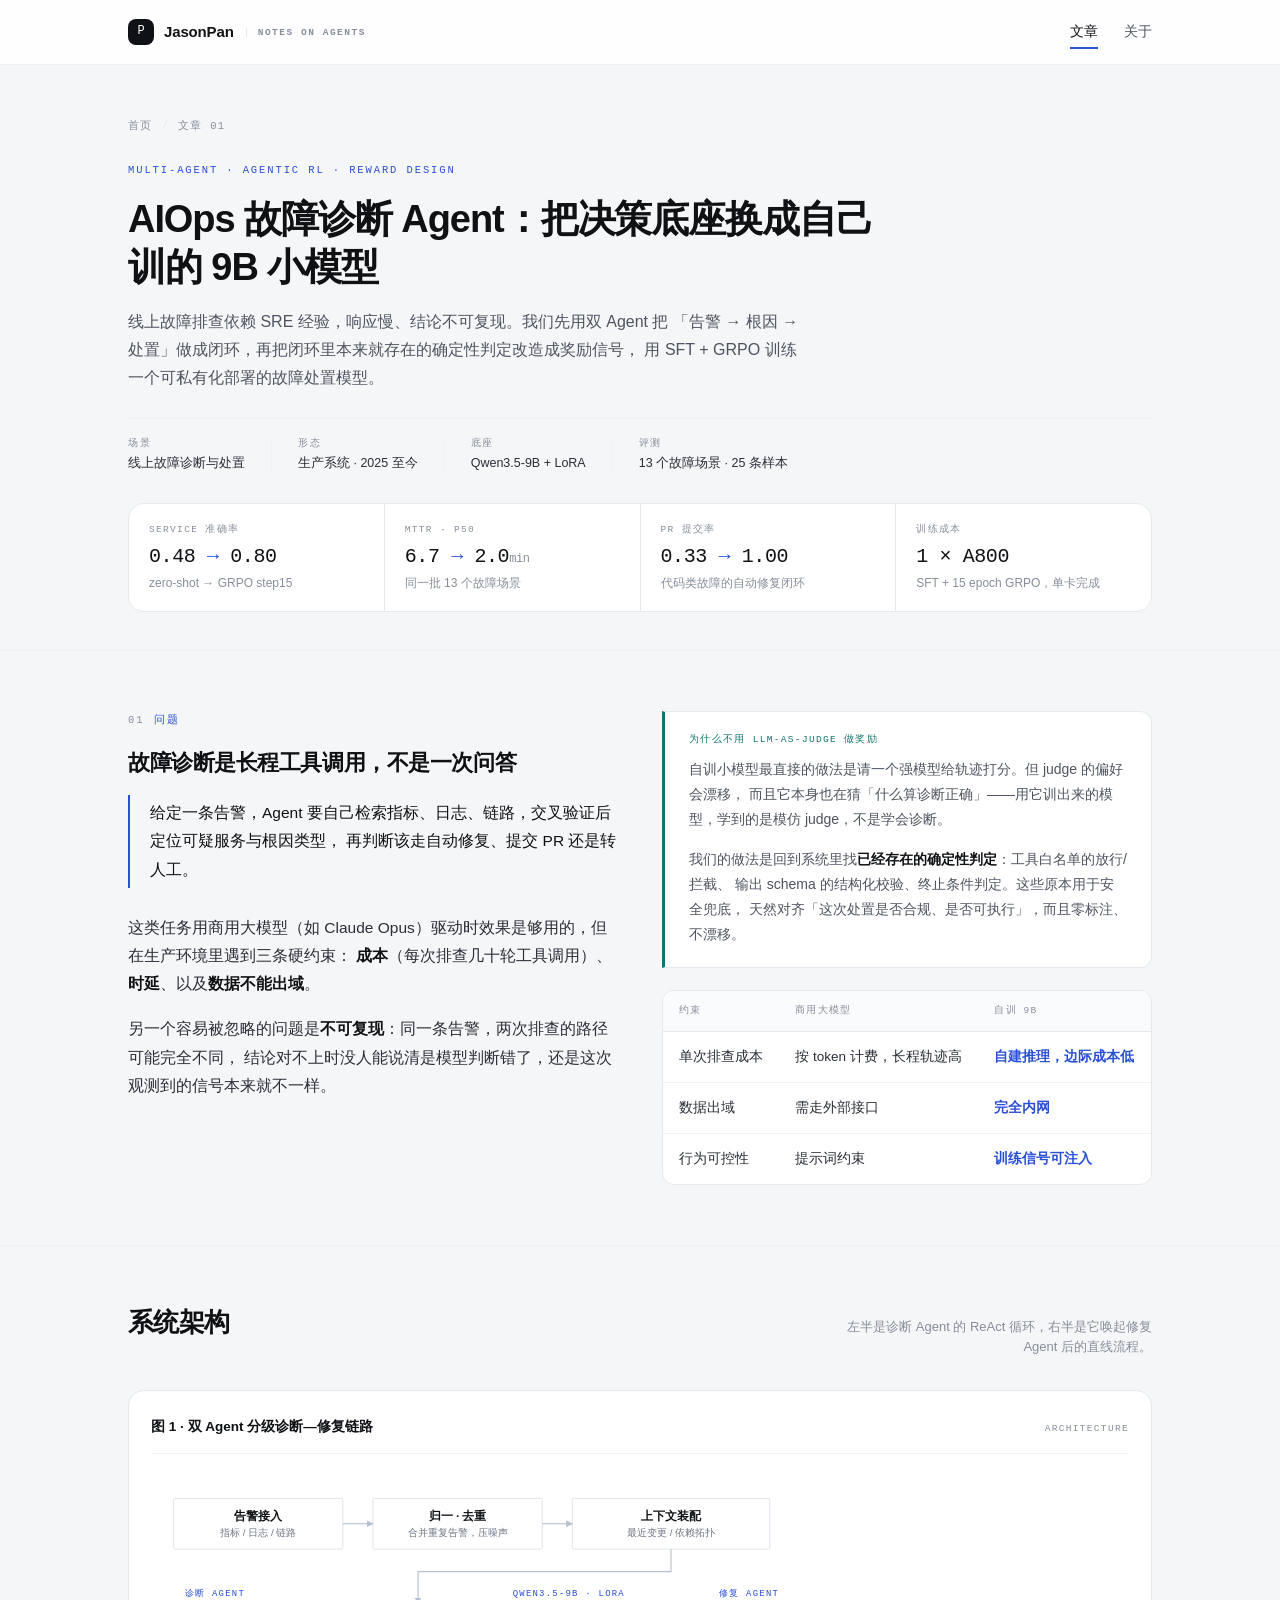
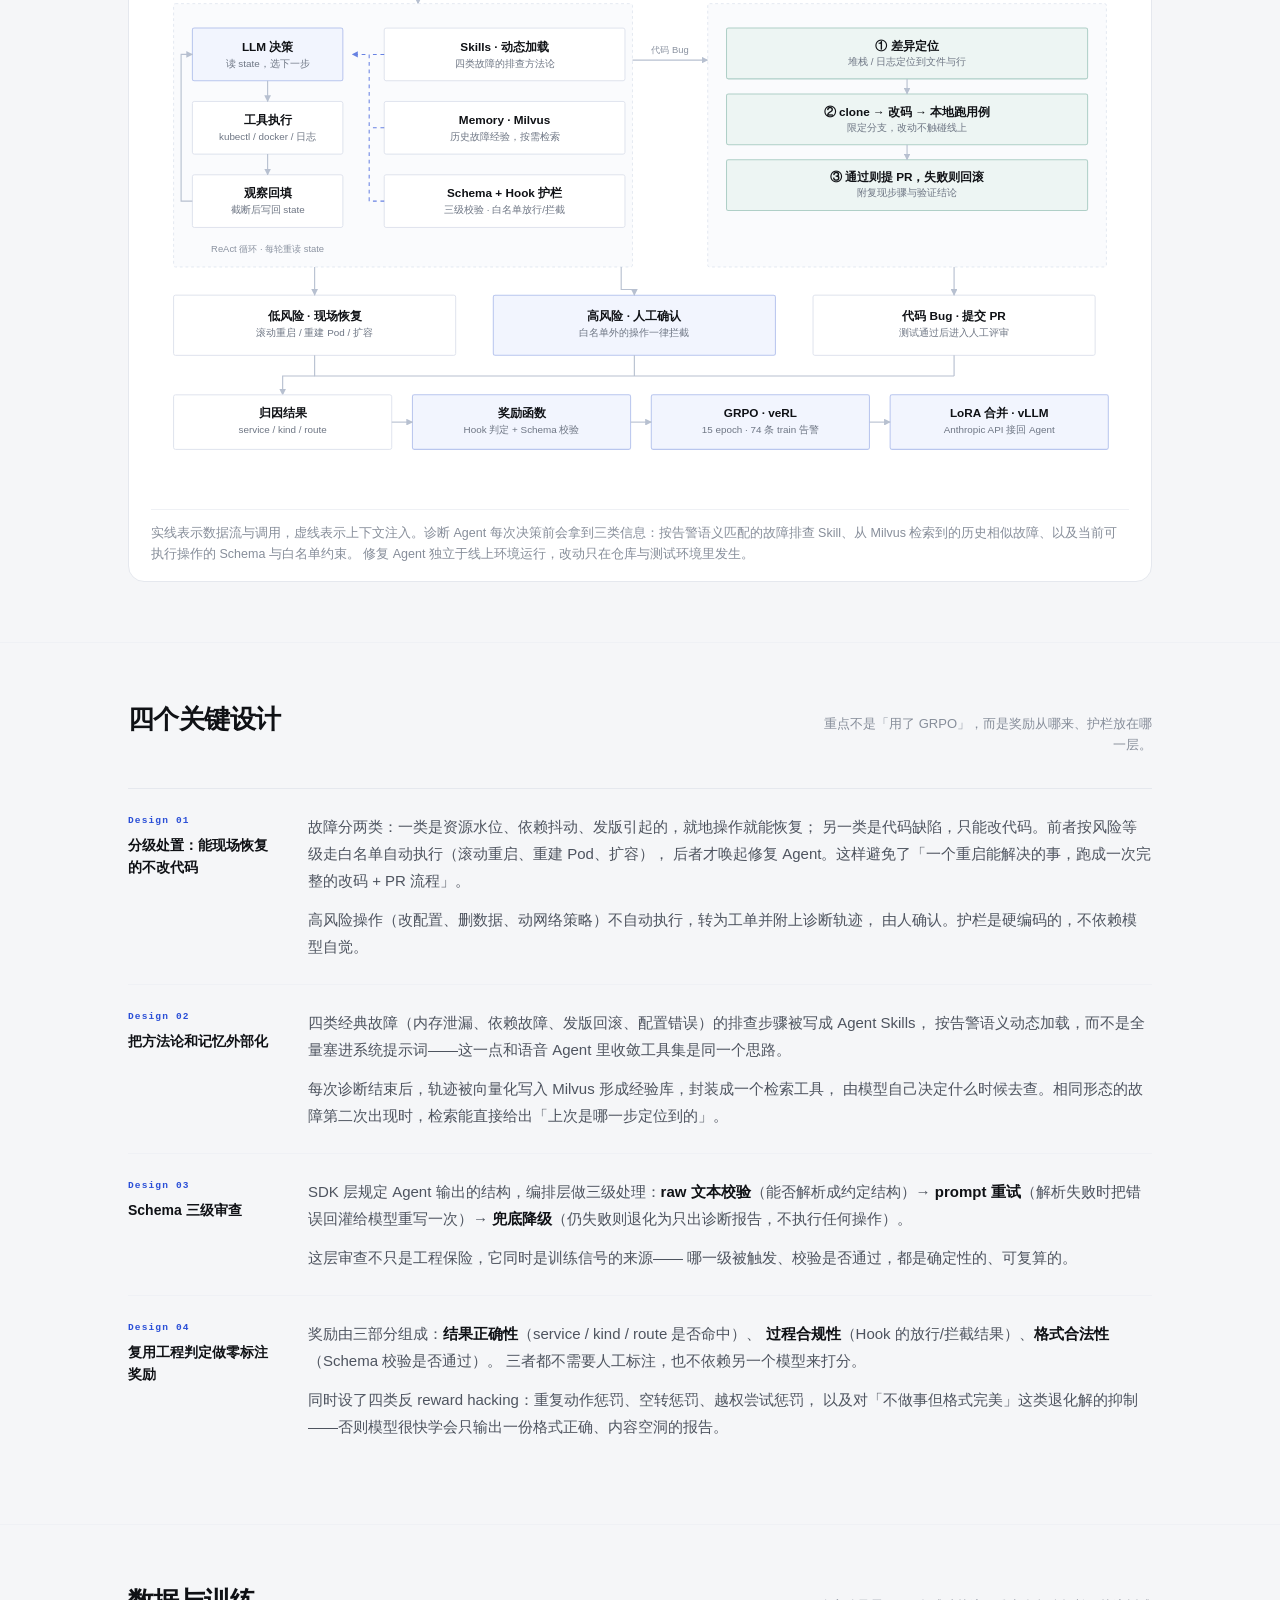
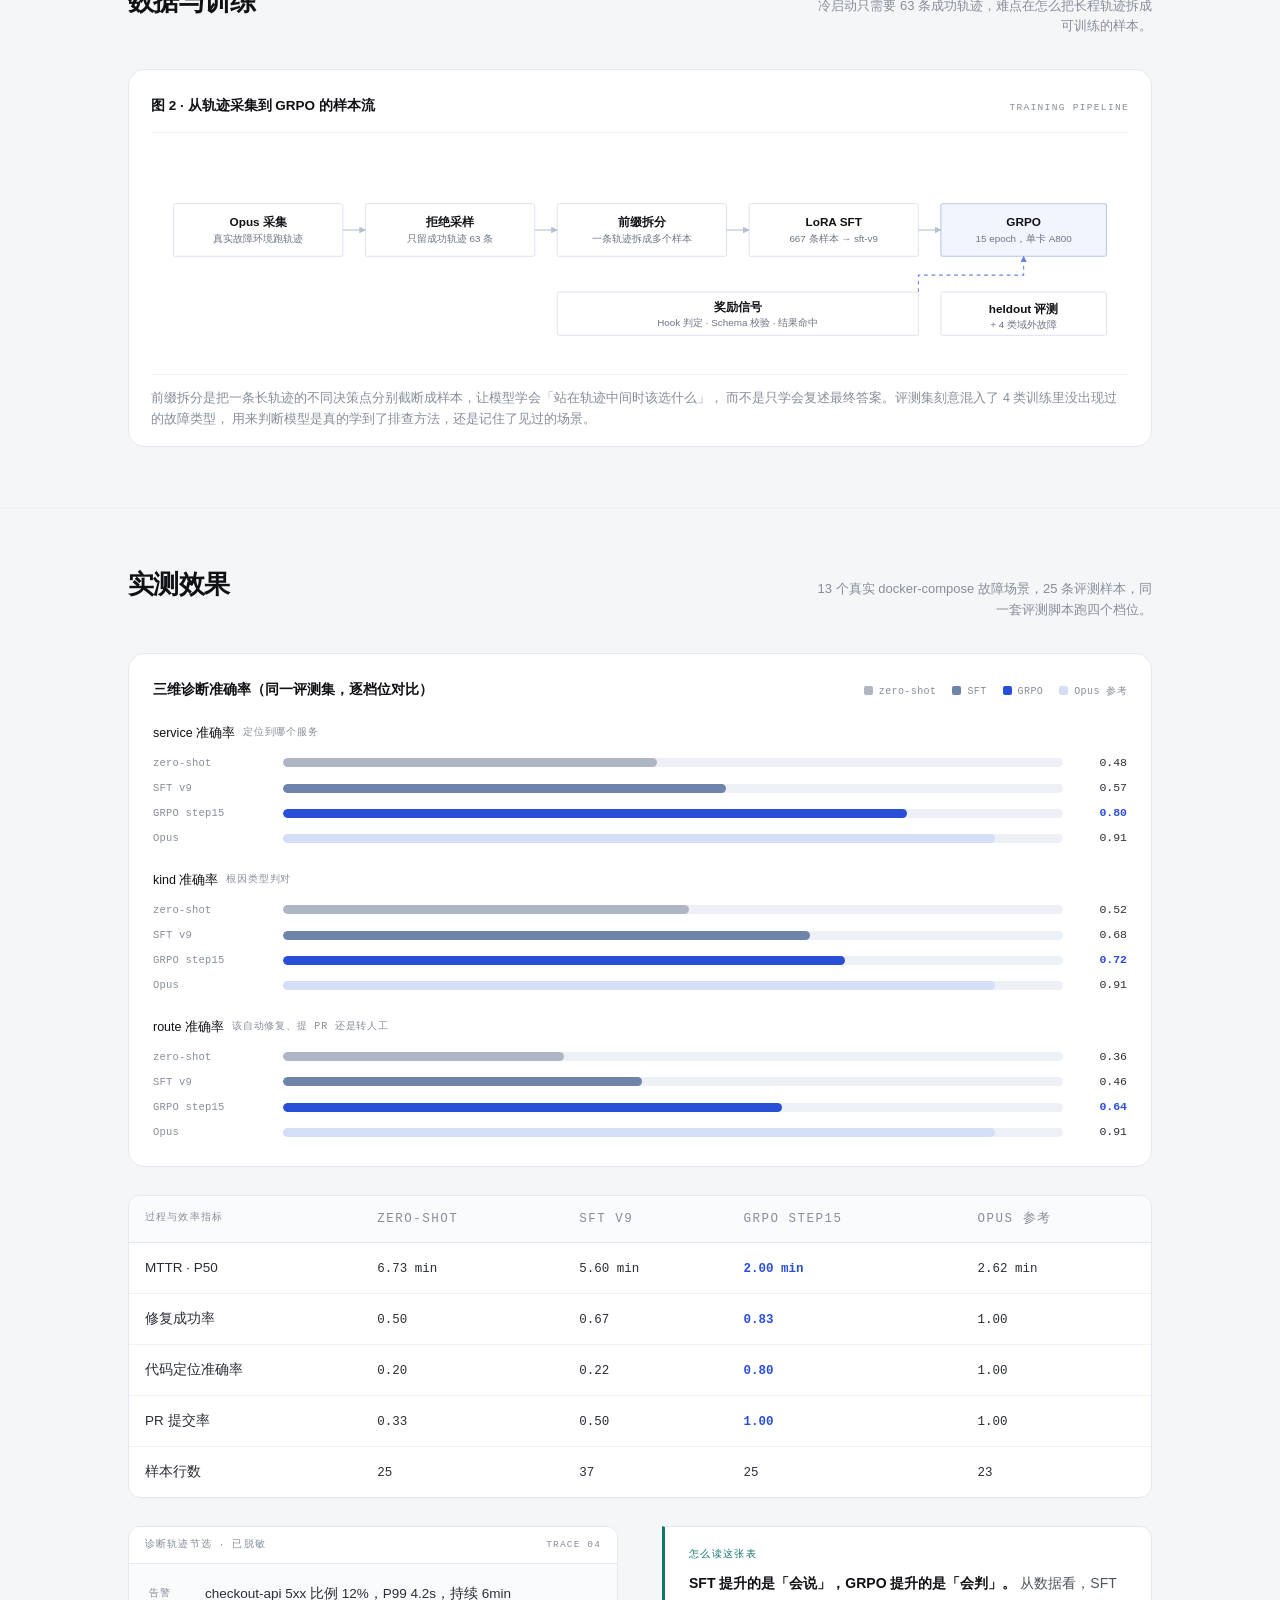
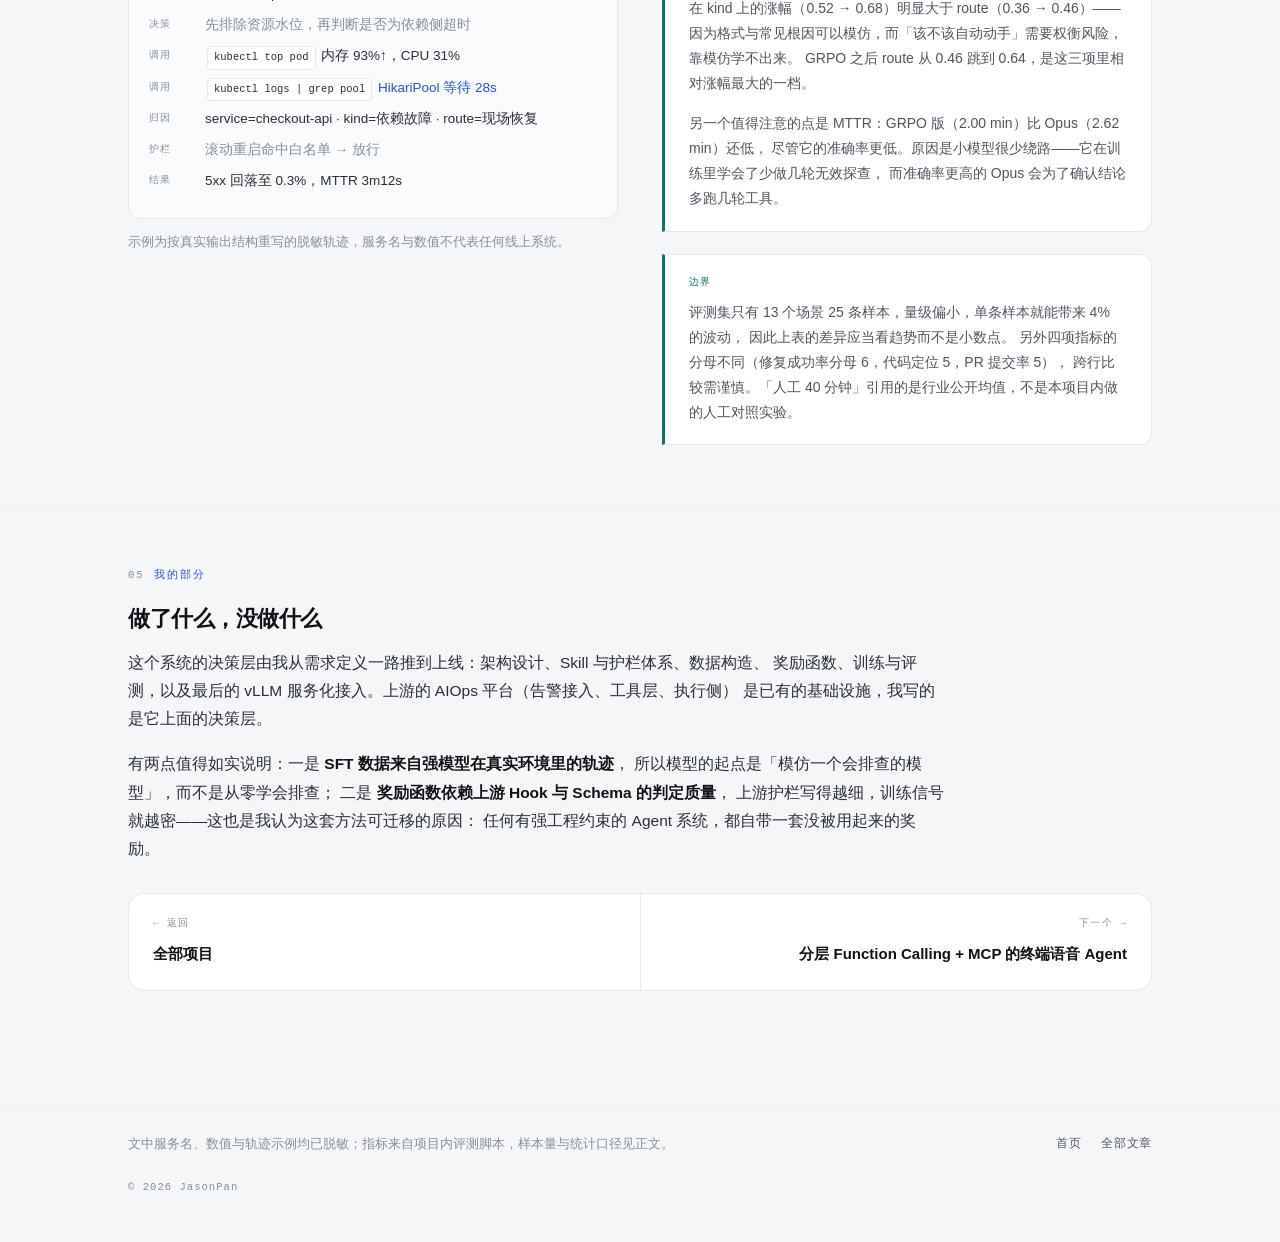
==== projects/aiops.html @ 2fb57a45 "Publish site: Agent engineering notes" ====
<!DOCTYPE html>
<html lang="zh-CN">
<head>
<meta charset="utf-8">
<meta name="viewport" content="width=device-width, initial-scale=1">
<title>AIOps 故障诊断 Agent · SFT + Agentic RL — JasonPan</title>
<meta name="description" content="用双 Agent 分级诊断—修复闭环处理线上故障，并把工程侧的确定性判定改造成零标注奖励，用 veRL + GRPO 把 9B 小模型训练成诊断底座。">
<link rel="icon" href="data:image/svg+xml,%3Csvg xmlns='http://www.w3.org/2000/svg' viewBox='0 0 32 32'%3E%3Crect width='32' height='32' fill='%23171610'/%3E%3Ctext x='16' y='22' font-family='monospace' font-size='15' fill='%23F7F5F0' text-anchor='middle'%3EP%3C/text%3E%3C/svg%3E">
<link rel="stylesheet" href="../assets/style.css">
</head>
<body>

<header class="site-head">
  <div class="wrap inner">
    <a class="brand" href="../index.html">
      <span class="mark">P</span>
      <span>JasonPan</span>
      <span class="sub">Notes on Agents</span>
    </a>
    <nav class="nav" id="nav">
      <a href="../index.html#posts" aria-current="page">文章</a>
      <a href="../index.html#about">关于</a>
    </nav>
    <button class="nav-toggle" type="button" aria-label="打开导航">菜单</button>
  </div>
</header>

<main>

<div class="doc-hero">
  <div class="wrap">
    <div class="crumb"><a href="../index.html">首页</a><span class="sep">/</span>文章 01</div>
    <span class="eyebrow">Multi-Agent · Agentic RL · Reward Design</span>
    <h1>AIOps 故障诊断 Agent：把决策底座换成自己训的 9B 小模型</h1>
    <p class="lede">
      线上故障排查依赖 SRE 经验，响应慢、结论不可复现。我们先用双 Agent 把
      「告警 → 根因 → 处置」做成闭环，再把闭环里本来就存在的确定性判定改造成奖励信号，
      用 SFT + GRPO 训练一个可私有化部署的故障处置模型。
    </p>

    <div class="doc-meta">
      <div class="m"><span class="k">场景</span><span class="v">线上故障诊断与处置</span></div>
      <div class="m"><span class="k">形态</span><span class="v">生产系统 · 2025 至今</span></div>
      <div class="m"><span class="k">底座</span><span class="v">Qwen3.5-9B + LoRA</span></div>
      <div class="m"><span class="k">评测</span><span class="v">13 个故障场景 · 25 条样本</span></div>
    </div>

    <div class="kpi reveal">
      <div class="cell">
        <span class="k">service 准确率</span>
        <div class="v">0.48<span class="a"> → </span>0.80</div>
        <div class="d">zero-shot → GRPO step15</div>
      </div>
      <div class="cell">
        <span class="k">MTTR · P50</span>
        <div class="v">6.7<span class="a"> → </span>2.0<span style="font-size:12px;color:var(--muted)">min</span></div>
        <div class="d">同一批 13 个故障场景</div>
      </div>
      <div class="cell">
        <span class="k">PR 提交率</span>
        <div class="v">0.33<span class="a"> → </span>1.00</div>
        <div class="d">代码类故障的自动修复闭环</div>
      </div>
      <div class="cell">
        <span class="k">训练成本</span>
        <div class="v">1 × A800</div>
        <div class="d">SFT + 15 epoch GRPO，单卡完成</div>
      </div>
    </div>
  </div>
</div>

<!-- ============ 问题 ============ -->
<section class="section">
  <div class="wrap">
    <div class="cols">
      <div class="prose reveal">
        <span class="eyebrow"><span class="idx">01</span>问题</span>
        <h2>故障诊断是长程工具调用，不是一次问答</h2>
        <p class="claim">
          给定一条告警，Agent 要自己检索指标、日志、链路，交叉验证后定位可疑服务与根因类型，
          再判断该走自动修复、提交 PR 还是转人工。
        </p>
        <p>
          这类任务用商用大模型（如 Claude Opus）驱动时效果是够用的，但在生产环境里遇到三条硬约束：
          <strong>成本</strong>（每次排查几十轮工具调用）、<strong>时延</strong>、以及<strong>数据不能出域</strong>。
        </p>
        <p>
          另一个容易被忽略的问题是<strong>不可复现</strong>：同一条告警，两次排查的路径可能完全不同，
          结论对不上时没人能说清是模型判断错了，还是这次观测到的信号本来就不一样。
        </p>
      </div>

      <div class="reveal">
        <div class="note-box" style="margin-bottom:22px;">
          <span class="h">为什么不用 LLM-as-judge 做奖励</span>
          <p>
            自训小模型最直接的做法是请一个强模型给轨迹打分。但 judge 的偏好会漂移，
            而且它本身也在猜「什么算诊断正确」——用它训出来的模型，学到的是模仿 judge，不是学会诊断。
          </p>
          <p>
            我们的做法是回到系统里找<strong>已经存在的确定性判定</strong>：工具白名单的放行/拦截、
            输出 schema 的结构化校验、终止条件判定。这些原本用于安全兜底，
            天然对齐「这次处置是否合规、是否可执行」，而且零标注、不漂移。
          </p>
        </div>
        <div class="table-wrap">
          <table>
            <thead><tr><th>约束</th><th>商用大模型</th><th>自训 9B</th></tr></thead>
            <tbody>
              <tr><td>单次排查成本</td><td>按 token 计费，长程轨迹高</td><td class="best">自建推理，边际成本低</td></tr>
              <tr><td>数据出域</td><td>需走外部接口</td><td class="best">完全内网</td></tr>
              <tr><td>行为可控性</td><td>提示词约束</td><td class="best">训练信号可注入</td></tr>
            </tbody>
          </table>
        </div>
      </div>
    </div>
  </div>
</section>

<!-- ============ 架构图 ============ -->
<section class="section">
  <div class="wrap">
    <div class="sec-head reveal">
      <h2>系统架构</h2>
      <div class="note">左半是诊断 Agent 的 ReAct 循环，右半是它唤起修复 Agent 后的直线流程。</div>
    </div>

    <figure class="figure reveal">
      <div class="figure-head">
        <span class="t">图 1 · 双 Agent 分级诊断—修复链路</span>
        <span class="n">Architecture</span>
      </div>
      <div class="fig-scroll">
        <svg class="diagram" viewBox="0 0 1040 660" role="img" aria-label="AIOps 双 Agent 架构图">
          <defs>
            <marker id="ar1" viewBox="0 0 10 10" refX="9" refY="5" markerWidth="6" markerHeight="6" orient="auto-start-reverse">
              <path d="M0,0 L10,5 L0,10 z" fill="#B7C0D0"/>
            </marker>
            <marker id="ar1d" viewBox="0 0 10 10" refX="9" refY="5" markerWidth="6" markerHeight="6" orient="auto-start-reverse">
              <path d="M0,0 L10,5 L0,10 z" fill="#2A4FD7"/>
            </marker>
          </defs>

          <!-- band 1: 入口 -->
          <g>
            <rect class="node" x="24" y="28" width="180" height="54" rx="2"/>
            <text class="nd-t" x="114" y="51" text-anchor="middle">告警接入</text>
            <text class="nd-s" x="114" y="68" text-anchor="middle">指标 / 日志 / 链路</text>

            <rect class="node" x="236" y="28" width="180" height="54" rx="2"/>
            <text class="nd-t" x="326" y="51" text-anchor="middle">归一 · 去重</text>
            <text class="nd-s" x="326" y="68" text-anchor="middle">合并重复告警，压噪声</text>

            <rect class="node" x="448" y="28" width="210" height="54" rx="2"/>
            <text class="nd-t" x="553" y="51" text-anchor="middle">上下文装配</text>
            <text class="nd-s" x="553" y="68" text-anchor="middle">最近变更 / 依赖拓扑</text>

            <path class="edge" d="M204,55 L236,55" marker-end="url(#ar1)"/>
            <path class="edge" d="M416,55 L448,55" marker-end="url(#ar1)"/>
            <path class="edge" d="M553,82 L553,106 L284,106 L284,140" marker-end="url(#ar1)"/>
          </g>

          <!-- band 2 左: 诊断 Agent -->
          <text class="grp-t" x="36" y="132">诊断 Agent</text>
          <text class="grp-t" x="504" y="132" text-anchor="end">Qwen3.5-9B · LoRA</text>
          <rect class="grp" x="24" y="140" width="488" height="280" rx="2"/>

          <g>
            <rect class="node-a" x="44" y="166" width="160" height="56" rx="2"/>
            <text class="nd-t" x="124" y="190" text-anchor="middle">LLM 决策</text>
            <text class="nd-s" x="124" y="207" text-anchor="middle">读 state，选下一步</text>

            <rect class="node" x="44" y="244" width="160" height="56" rx="2"/>
            <text class="nd-t" x="124" y="268" text-anchor="middle">工具执行</text>
            <text class="nd-s" x="124" y="285" text-anchor="middle">kubectl / docker / 日志</text>

            <rect class="node" x="44" y="322" width="160" height="56" rx="2"/>
            <text class="nd-t" x="124" y="346" text-anchor="middle">观察回填</text>
            <text class="nd-s" x="124" y="363" text-anchor="middle">截断后写回 state</text>

            <path class="edge" d="M124,222 L124,244" marker-end="url(#ar1)"/>
            <path class="edge" d="M124,300 L124,322" marker-end="url(#ar1)"/>
            <path class="edge" d="M44,350 L32,350 L32,194 L44,194" marker-end="url(#ar1)"/>
            <text class="lbl" x="124" y="404" text-anchor="middle">ReAct 循环 · 每轮重读 state</text>

            <rect class="node" x="248" y="166" width="256" height="56" rx="2"/>
            <text class="nd-t" x="376" y="190" text-anchor="middle">Skills · 动态加载</text>
            <text class="nd-s" x="376" y="207" text-anchor="middle">四类故障的排查方法论</text>

            <rect class="node" x="248" y="244" width="256" height="56" rx="2"/>
            <text class="nd-t" x="376" y="268" text-anchor="middle">Memory · Milvus</text>
            <text class="nd-s" x="376" y="285" text-anchor="middle">历史故障经验，按需检索</text>

            <rect class="node" x="248" y="322" width="256" height="56" rx="2"/>
            <text class="nd-t" x="376" y="346" text-anchor="middle">Schema + Hook 护栏</text>
            <text class="nd-s" x="376" y="363" text-anchor="middle">三级校验 · 白名单放行/拦截</text>

            <!-- 注入总线 -->
            <path class="edge-d" d="M248,194 L232,194"/>
            <path class="edge-d" d="M248,272 L232,272"/>
            <path class="edge-d" d="M248,350 L232,350"/>
            <path class="edge-d" d="M232,350 L232,194 L214,194" marker-end="url(#ar1d)"/>
          </g>

          <!-- 诊断 -> 修复 -->
          <path class="edge" d="M512,200 L592,200" marker-end="url(#ar1)"/>
          <text class="lbl" x="552" y="192" text-anchor="middle">代码 Bug</text>

          <!-- band 2 右: 修复 Agent -->
          <text class="grp-t" x="604" y="132">修复 Agent</text>
          <rect class="grp" x="592" y="140" width="424" height="280" rx="2"/>
          <g>
            <rect class="node-b" x="612" y="166" width="384" height="54" rx="2"/>
            <text class="nd-t" x="804" y="189" text-anchor="middle">① 差异定位</text>
            <text class="nd-s" x="804" y="205" text-anchor="middle">堆栈 / 日志定位到文件与行</text>

            <rect class="node-b" x="612" y="236" width="384" height="54" rx="2"/>
            <text class="nd-t" x="804" y="259" text-anchor="middle">② clone → 改码 → 本地跑用例</text>
            <text class="nd-s" x="804" y="275" text-anchor="middle">限定分支，改动不触碰线上</text>

            <rect class="node-b" x="612" y="306" width="384" height="54" rx="2"/>
            <text class="nd-t" x="804" y="329" text-anchor="middle">③ 通过则提 PR，失败则回滚</text>
            <text class="nd-s" x="804" y="345" text-anchor="middle">附复现步骤与验证结论</text>

            <path class="edge" d="M804,220 L804,236" marker-end="url(#ar1)"/>
            <path class="edge" d="M804,290 L804,306" marker-end="url(#ar1)"/>
          </g>

          <!-- band 3: 三路出口 -->
          <g>
            <rect class="node" x="24" y="450" width="300" height="64" rx="2"/>
            <text class="nd-t" x="174" y="476" text-anchor="middle">低风险 · 现场恢复</text>
            <text class="nd-s" x="174" y="493" text-anchor="middle">滚动重启 / 重建 Pod / 扩容</text>

            <rect class="node-a" x="364" y="450" width="300" height="64" rx="2"/>
            <text class="nd-t" x="514" y="476" text-anchor="middle">高风险 · 人工确认</text>
            <text class="nd-s" x="514" y="493" text-anchor="middle">白名单外的操作一律拦截</text>

            <rect class="node" x="704" y="450" width="300" height="64" rx="2"/>
            <text class="nd-t" x="854" y="476" text-anchor="middle">代码 Bug · 提交 PR</text>
            <text class="nd-s" x="854" y="493" text-anchor="middle">测试通过后进入人工评审</text>

            <path class="edge" d="M174,420 L174,450" marker-end="url(#ar1)"/>
            <path class="edge" d="M500,420 L500,444 L514,444 L514,450" marker-end="url(#ar1)"/>
            <path class="edge" d="M854,420 L854,450" marker-end="url(#ar1)"/>
          </g>

          <!-- 结果总线 -->
          <path class="edge" d="M174,514 L174,536 L854,536"/>
          <path class="edge" d="M514,514 L514,536"/>
          <path class="edge" d="M854,514 L854,536"/>
          <path class="edge" d="M174,536 L140,536 L140,556" marker-end="url(#ar1)"/>

          <!-- band 4: 训练闭环 -->
          <g>
            <rect class="node" x="24" y="556" width="232" height="58" rx="2"/>
            <text class="nd-t" x="140" y="580" text-anchor="middle">归因结果</text>
            <text class="nd-s" x="140" y="597" text-anchor="middle">service / kind / route</text>

            <rect class="node-a" x="278" y="556" width="232" height="58" rx="2"/>
            <text class="nd-t" x="394" y="580" text-anchor="middle">奖励函数</text>
            <text class="nd-s" x="394" y="597" text-anchor="middle">Hook 判定 + Schema 校验</text>

            <rect class="node-a" x="532" y="556" width="232" height="58" rx="2"/>
            <text class="nd-t" x="648" y="580" text-anchor="middle">GRPO · veRL</text>
            <text class="nd-s" x="648" y="597" text-anchor="middle">15 epoch · 74 条 train 告警</text>

            <rect class="node-a" x="786" y="556" width="232" height="58" rx="2"/>
            <text class="nd-t" x="902" y="580" text-anchor="middle">LoRA 合并 · vLLM</text>
            <text class="nd-s" x="902" y="597" text-anchor="middle">Anthropic API 接回 Agent</text>

            <path class="edge" d="M256,585 L278,585" marker-end="url(#ar1)"/>
            <path class="edge" d="M510,585 L532,585" marker-end="url(#ar1)"/>
            <path class="edge" d="M764,585 L786,585" marker-end="url(#ar1)"/>
          </g>
        </svg>
      </div>
      <figcaption>
        实线表示数据流与调用，虚线表示上下文注入。诊断 Agent 每次决策前会拿到三类信息：按告警语义匹配的故障排查
        Skill、从 Milvus 检索到的历史相似故障、以及当前可执行操作的 Schema 与白名单约束。
        修复 Agent 独立于线上环境运行，改动只在仓库与测试环境里发生。
      </figcaption>
    </figure>
  </div>
</section>

<!-- ============ 关键设计 ============ -->
<section class="section">
  <div class="wrap">
    <div class="sec-head reveal">
      <h2>四个关键设计</h2>
      <div class="note">重点不是「用了 GRPO」，而是奖励从哪来、护栏放在哪一层。</div>
    </div>

    <div class="design-list reveal">
      <div class="design">
        <div class="dt"><span class="n">Design 01</span>分级处置：能现场恢复的不改代码</div>
        <div class="dd">
          <p>
            故障分两类：一类是资源水位、依赖抖动、发版引起的，就地操作就能恢复；
            另一类是代码缺陷，只能改代码。前者按风险等级走白名单自动执行（滚动重启、重建 Pod、扩容），
            后者才唤起修复 Agent。这样避免了「一个重启能解决的事，跑成一次完整的改码 + PR 流程」。
          </p>
          <p>
            高风险操作（改配置、删数据、动网络策略）不自动执行，转为工单并附上诊断轨迹，
            由人确认。护栏是硬编码的，不依赖模型自觉。
          </p>
        </div>
      </div>

      <div class="design">
        <div class="dt"><span class="n">Design 02</span>把方法论和记忆外部化</div>
        <div class="dd">
          <p>
            四类经典故障（内存泄漏、依赖故障、发版回滚、配置错误）的排查步骤被写成 Agent Skills，
            按告警语义动态加载，而不是全量塞进系统提示词——这一点和语音 Agent 里收敛工具集是同一个思路。
          </p>
          <p>
            每次诊断结束后，轨迹被向量化写入 Milvus 形成经验库，封装成一个检索工具，
            由模型自己决定什么时候去查。相同形态的故障第二次出现时，检索能直接给出「上次是哪一步定位到的」。
          </p>
        </div>
      </div>

      <div class="design">
        <div class="dt"><span class="n">Design 03</span>Schema 三级审查</div>
        <div class="dd">
          <p>
            SDK 层规定 Agent 输出的结构，编排层做三级处理：<strong>raw 文本校验</strong>（能否解析成约定结构）→
            <strong>prompt 重试</strong>（解析失败时把错误回灌给模型重写一次）→
            <strong>兜底降级</strong>（仍失败则退化为只出诊断报告，不执行任何操作）。
          </p>
          <p>
            这层审查不只是工程保险，它同时是训练信号的来源——
            哪一级被触发、校验是否通过，都是确定性的、可复算的。
          </p>
        </div>
      </div>

      <div class="design">
        <div class="dt"><span class="n">Design 04</span>复用工程判定做零标注奖励</div>
        <div class="dd">
          <p>
            奖励由三部分组成：<strong>结果正确性</strong>（service / kind / route 是否命中）、
            <strong>过程合规性</strong>（Hook 的放行/拦截结果）、<strong>格式合法性</strong>（Schema 校验是否通过）。
            三者都不需要人工标注，也不依赖另一个模型来打分。
          </p>
          <p>
            同时设了四类反 reward hacking：重复动作惩罚、空转惩罚、越权尝试惩罚，
            以及对「不做事但格式完美」这类退化解的抑制——否则模型很快学会只输出一份格式正确、内容空洞的报告。
          </p>
        </div>
      </div>
    </div>
  </div>
</section>

<!-- ============ 训练流水线 ============ -->
<section class="section">
  <div class="wrap">
    <div class="sec-head reveal">
      <h2>数据与训练</h2>
      <div class="note">冷启动只需要 63 条成功轨迹，难点在怎么把长程轨迹拆成可训练的样本。</div>
    </div>

    <figure class="figure reveal">
      <div class="figure-head">
        <span class="t">图 2 · 从轨迹采集到 GRPO 的样本流</span>
        <span class="n">Training Pipeline</span>
      </div>
      <div class="fig-scroll">
        <svg class="diagram" viewBox="0 0 1040 220" role="img" aria-label="训练数据流水线">
          <defs>
            <marker id="ar2" viewBox="0 0 10 10" refX="9" refY="5" markerWidth="6" markerHeight="6" orient="auto-start-reverse">
              <path d="M0,0 L10,5 L0,10 z" fill="#B7C0D0"/>
            </marker>
            <marker id="ar2d" viewBox="0 0 10 10" refX="9" refY="5" markerWidth="6" markerHeight="6" orient="auto-start-reverse">
              <path d="M0,0 L10,5 L0,10 z" fill="#2A4FD7"/>
            </marker>
          </defs>
          <g>
            <rect class="node" x="24" y="56" width="180" height="56" rx="2"/>
            <text class="nd-t" x="114" y="80" text-anchor="middle">Opus 采集</text>
            <text class="nd-s" x="114" y="97" text-anchor="middle">真实故障环境跑轨迹</text>

            <rect class="node" x="228" y="56" width="180" height="56" rx="2"/>
            <text class="nd-t" x="318" y="80" text-anchor="middle">拒绝采样</text>
            <text class="nd-s" x="318" y="97" text-anchor="middle">只留成功轨迹 63 条</text>

            <rect class="node" x="432" y="56" width="180" height="56" rx="2"/>
            <text class="nd-t" x="522" y="80" text-anchor="middle">前缀拆分</text>
            <text class="nd-s" x="522" y="97" text-anchor="middle">一条轨迹拆成多个样本</text>

            <rect class="node" x="636" y="56" width="180" height="56" rx="2"/>
            <text class="nd-t" x="726" y="80" text-anchor="middle">LoRA SFT</text>
            <text class="nd-s" x="726" y="97" text-anchor="middle">667 条样本 → sft-v9</text>

            <rect class="node-a" x="840" y="56" width="176" height="56" rx="2"/>
            <text class="nd-t" x="928" y="80" text-anchor="middle">GRPO</text>
            <text class="nd-s" x="928" y="97" text-anchor="middle">15 epoch，单卡 A800</text>

            <path class="edge" d="M204,84 L228,84" marker-end="url(#ar2)"/>
            <path class="edge" d="M408,84 L432,84" marker-end="url(#ar2)"/>
            <path class="edge" d="M612,84 L636,84" marker-end="url(#ar2)"/>
            <path class="edge" d="M816,84 L840,84" marker-end="url(#ar2)"/>
          </g>

          <g>
            <rect class="node" x="432" y="150" width="384" height="46" rx="2"/>
            <text class="nd-t" x="624" y="170" text-anchor="middle">奖励信号</text>
            <text class="nd-s" x="624" y="186" text-anchor="middle">Hook 判定 · Schema 校验 · 结果命中</text>

            <rect class="node" x="840" y="150" width="176" height="46" rx="2"/>
            <text class="nd-t" x="928" y="172" text-anchor="middle">heldout 评测</text>
            <text class="nd-s" x="928" y="188" text-anchor="middle">+ 4 类域外故障</text>

            <path class="edge-d" d="M816,150 L816,132 L928,132 L928,112" marker-end="url(#ar2d)"/>
            
          </g>
        </svg>
      </div>
      <figcaption>
        前缀拆分是把一条长轨迹的不同决策点分别截断成样本，让模型学会「站在轨迹中间时该选什么」，
        而不是只学会复述最终答案。评测集刻意混入了 4 类训练里没出现过的故障类型，
        用来判断模型是真的学到了排查方法，还是记住了见过的场景。
      </figcaption>
    </figure>
  </div>
</section>

<!-- ============ 效果 ============ -->
<section class="section">
  <div class="wrap">
    <div class="sec-head reveal">
      <h2>实测效果</h2>
      <div class="note">13 个真实 docker-compose 故障场景，25 条评测样本，同一套评测脚本跑四个档位。</div>
    </div>

    <div class="chart reveal" style="margin-bottom:28px;">
      <div class="chart-head">
        <span class="t">三维诊断准确率（同一评测集，逐档位对比）</span>
        <div class="legend">
          <span><i style="background:#AEB6C6"></i>zero-shot</span>
          <span><i style="background:#6E84A8"></i>SFT</span>
          <span><i style="background:#2A4FD7"></i>GRPO</span>
          <span><i style="background:#D5DEF7"></i>Opus 参考</span>
        </div>
      </div>

      <div class="grp">
        <div class="grp-name">service 准确率 <span class="sub">定位到哪个服务</span></div>
        <div class="bar"><span class="nm">zero-shot</span><div class="track"><span class="fill" data-w="48" style="background:#AEB6C6"></span></div><span class="val">0.48</span></div>
        <div class="bar"><span class="nm">SFT v9</span><div class="track"><span class="fill" data-w="56.8" style="background:#6E84A8"></span></div><span class="val">0.57</span></div>
        <div class="bar is-best"><span class="nm">GRPO step15</span><div class="track"><span class="fill" data-w="80" style="background:#2A4FD7"></span></div><span class="val">0.80</span></div>
        <div class="bar"><span class="nm">Opus</span><div class="track"><span class="fill" data-w="91.3" style="background:#D5DEF7"></span></div><span class="val">0.91</span></div>
      </div>

      <div class="grp">
        <div class="grp-name">kind 准确率 <span class="sub">根因类型判对</span></div>
        <div class="bar"><span class="nm">zero-shot</span><div class="track"><span class="fill" data-w="52" style="background:#AEB6C6"></span></div><span class="val">0.52</span></div>
        <div class="bar"><span class="nm">SFT v9</span><div class="track"><span class="fill" data-w="67.6" style="background:#6E84A8"></span></div><span class="val">0.68</span></div>
        <div class="bar is-best"><span class="nm">GRPO step15</span><div class="track"><span class="fill" data-w="72" style="background:#2A4FD7"></span></div><span class="val">0.72</span></div>
        <div class="bar"><span class="nm">Opus</span><div class="track"><span class="fill" data-w="91.3" style="background:#D5DEF7"></span></div><span class="val">0.91</span></div>
      </div>

      <div class="grp">
        <div class="grp-name">route 准确率 <span class="sub">该自动修复、提 PR 还是转人工</span></div>
        <div class="bar"><span class="nm">zero-shot</span><div class="track"><span class="fill" data-w="36" style="background:#AEB6C6"></span></div><span class="val">0.36</span></div>
        <div class="bar"><span class="nm">SFT v9</span><div class="track"><span class="fill" data-w="46" style="background:#6E84A8"></span></div><span class="val">0.46</span></div>
        <div class="bar is-best"><span class="nm">GRPO step15</span><div class="track"><span class="fill" data-w="64" style="background:#2A4FD7"></span></div><span class="val">0.64</span></div>
        <div class="bar"><span class="nm">Opus</span><div class="track"><span class="fill" data-w="91.3" style="background:#D5DEF7"></span></div><span class="val">0.91</span></div>
      </div>
    </div>

    <div class="table-wrap reveal" style="margin-bottom:28px;">
      <table>
        <thead>
          <tr>
            <th>过程与效率指标</th>
            <th class="num">zero-shot</th>
            <th class="num">SFT v9</th>
            <th class="num">GRPO step15</th>
            <th class="num">Opus 参考</th>
          </tr>
        </thead>
        <tbody>
          <tr>
            <td>MTTR · P50</td>
            <td class="num">6.73 min</td>
            <td class="num">5.60 min</td>
            <td class="num best">2.00 min</td>
            <td class="num">2.62 min</td>
          </tr>
          <tr>
            <td>修复成功率</td>
            <td class="num">0.50</td>
            <td class="num">0.67</td>
            <td class="num best">0.83</td>
            <td class="num">1.00</td>
          </tr>
          <tr>
            <td>代码定位准确率</td>
            <td class="num">0.20</td>
            <td class="num">0.22</td>
            <td class="num best">0.80</td>
            <td class="num">1.00</td>
          </tr>
          <tr>
            <td>PR 提交率</td>
            <td class="num">0.33</td>
            <td class="num">0.50</td>
            <td class="num best">1.00</td>
            <td class="num">1.00</td>
          </tr>
          <tr>
            <td>样本行数</td>
            <td class="num">25</td>
            <td class="num">37</td>
            <td class="num">25</td>
            <td class="num">23</td>
          </tr>
        </tbody>
      </table>
    </div>

    <div class="cols">
      <div class="reveal">
        <div class="sample">
          <div class="sample-bar">
            <span>诊断轨迹节选 · 已脱敏</span>
            <span>trace 04</span>
          </div>
          <div class="sample-body">
            <div class="line"><span class="who">告警</span><span class="txt">checkout-api 5xx 比例 12%，P99 4.2s，持续 6min</span></div>
            <div class="line"><span class="who">决策</span><span class="txt dim">先排除资源水位，再判断是否为依赖侧超时</span></div>
            <div class="line"><span class="who">调用</span><span class="txt"><span class="chip">kubectl top pod</span> 内存 93%↑，CPU 31%</span></div>
            <div class="line"><span class="who">调用</span><span class="txt"><span class="chip">kubectl logs | grep pool</span> <span class="hl">HikariPool 等待 28s</span></span></div>
            <div class="line"><span class="who">归因</span><span class="txt">service=checkout-api · kind=依赖故障 · route=现场恢复</span></div>
            <div class="line"><span class="who">护栏</span><span class="txt dim">滚动重启命中白名单 → 放行</span></div>
            <div class="line"><span class="who">结果</span><span class="txt">5xx 回落至 0.3%，MTTR 3m12s</span></div>
          </div>
        </div>
        <p style="font-size:12.5px;color:var(--muted);margin-top:12px;">
          示例为按真实输出结构重写的脱敏轨迹，服务名与数值不代表任何线上系统。
        </p>
      </div>

      <div class="reveal">
        <div class="note-box" style="margin-bottom:22px;">
          <span class="h">怎么读这张表</span>
          <p>
            <strong>SFT 提升的是「会说」，GRPO 提升的是「会判」。</strong>
            从数据看，SFT 在 kind 上的涨幅（0.52 → 0.68）明显大于 route（0.36 → 0.46）——
            因为格式与常见根因可以模仿，而「该不该自动动手」需要权衡风险，靠模仿学不出来。
            GRPO 之后 route 从 0.46 跳到 0.64，是这三项里相对涨幅最大的一档。
          </p>
          <p>
            另一个值得注意的点是 MTTR：GRPO 版（2.00 min）比 Opus（2.62 min）还低，
            尽管它的准确率更低。原因是小模型很少绕路——它在训练里学会了少做几轮无效探查，
            而准确率更高的 Opus 会为了确认结论多跑几轮工具。
          </p>
        </div>
        <div class="note-box">
          <span class="h">边界</span>
          <p>
            评测集只有 13 个场景 25 条样本，量级偏小，单条样本就能带来 4% 的波动，
            因此上表的差异应当看趋势而不是小数点。
            另外四项指标的分母不同（修复成功率分母 6，代码定位 5，PR 提交率 5），
            跨行比较需谨慎。「人工 40 分钟」引用的是行业公开均值，不是本项目内做的人工对照实验。
          </p>
        </div>
      </div>
    </div>
  </div>
</section>

<!-- ============ 我的部分 ============ -->
<section class="section">
  <div class="wrap">
    <div class="prose reveal" style="max-width:820px;">
      <span class="eyebrow"><span class="idx">05</span>我的部分</span>
      <h2 style="margin-bottom:16px;">做了什么，没做什么</h2>
      <p>
        这个系统的决策层由我从需求定义一路推到上线：架构设计、Skill 与护栏体系、数据构造、
        奖励函数、训练与评测，以及最后的 vLLM 服务化接入。上游的 AIOps 平台（告警接入、工具层、执行侧）
        是已有的基础设施，我写的是它上面的决策层。
      </p>
      <p>
        有两点值得如实说明：一是 <strong>SFT 数据来自强模型在真实环境里的轨迹</strong>，
        所以模型的起点是「模仿一个会排查的模型」，而不是从零学会排查；
        二是 <strong>奖励函数依赖上游 Hook 与 Schema 的判定质量</strong>，
        上游护栏写得越细，训练信号就越密——这也是我认为这套方法可迁移的原因：
        任何有强工程约束的 Agent 系统，都自带一套没被用起来的奖励。
      </p>
    </div>

    <div class="pager reveal" style="margin-top:30px;">
      <a href="../index.html#work">
        <span class="dir">← 返回</span>
        <span class="ttl">全部项目</span>
      </a>
      <a class="next" href="voice-agent.html">
        <span class="dir">下一个 →</span>
        <span class="ttl">分层 Function Calling + MCP 的终端语音 Agent</span>
      </a>
    </div>
  </div>
</section>

</main>

<footer class="site-foot">
  <div class="wrap">
    <div class="foot-top">
      <div class="foot-note">
        文中服务名、数值与轨迹示例均已脱敏；指标来自项目内评测脚本，样本量与统计口径见正文。
      </div>
      <div class="foot-links">
        <a href="../index.html">首页</a>
        <a href="../index.html#posts">全部文章</a>
      </div>
    </div>
    <div style="font-family:var(--mono);font-size:10.5px;letter-spacing:.1em;color:var(--muted);">© <span id="yr">2026</span> JasonPan</div>
  </div>
</footer>

<script src="../assets/app.js"></script>
</body>
</html>
---- assets/style.css ----
/* =========================================================
   JasonPan · Agent Engineering Notes
   Design system: soft gray canvas / white cards / indigo ink
   ========================================================= */

:root {
  --bg:        #F5F6F8;
  --surface:   #FFFFFF;
  --surface-2: #FAFBFD;

  --ink:       #0F1115;
  --ink-2:     #2A2E36;
  --ink-3:     #4E545F;
  --muted:     #878E9A;

  --line:      #E5E8EE;
  --line-2:    #EFF1F5;

  --accent:      #2A4FD7;
  --accent-2:    #4A6BE8;
  --accent-soft: #ECF0FE;

  --teal:      #0F766E;
  --teal-soft: #E8F4F1;

  --sans: -apple-system, BlinkMacSystemFont, "Segoe UI", "PingFang SC",
          "Hiragino Sans GB", "Microsoft YaHei", "Source Han Sans SC", sans-serif;
  --mono: "SF Mono", "JetBrains Mono", "Cascadia Mono", "Consolas",
          "Liberation Mono", Menlo, monospace;

  --max: 1080px;
  --r: 16px;
  --r-sm: 12px;

  --sh-1: 0 1px 2px rgba(15, 17, 21, .04), 0 2px 8px rgba(15, 17, 21, .035);
  --sh-2: 0 14px 30px -14px rgba(15, 17, 21, .20), 0 2px 6px rgba(15, 17, 21, .05);
}

* { box-sizing: border-box; }

html {
  -webkit-text-size-adjust: 100%;
  scroll-behavior: smooth;
}

body {
  margin: 0;
  background: var(--bg);
  color: var(--ink-2);
  font-family: var(--sans);
  font-size: 16px;
  line-height: 1.76;
  -webkit-font-smoothing: antialiased;
  text-rendering: optimizeLegibility;
}

.wrap {
  width: 100%;
  max-width: var(--max);
  margin: 0 auto;
  padding: 0 28px;
  position: relative;
}

a { color: inherit; text-decoration: none; }
img { max-width: 100%; display: block; }

::selection { background: var(--accent); color: #fff; }

/* ---------- typography ---------- */

h1, h2, h3, h4 {
  color: var(--ink);
  font-weight: 600;
  letter-spacing: -.02em;
  line-height: 1.26;
  margin: 0;
}

.eyebrow {
  font-family: var(--mono);
  font-size: 10.5px;
  letter-spacing: .18em;
  text-transform: uppercase;
  color: var(--accent);
  display: block;
  margin-bottom: 16px;
}

.eyebrow .idx { color: var(--muted); margin-right: 10px; }

.lede { font-size: 17.5px; line-height: 1.75; color: var(--ink-3); }

p { margin: 0 0 1.1em; }
p:last-child { margin-bottom: 0; }

strong { color: var(--ink); font-weight: 600; }

code, .mono { font-family: var(--mono); font-size: .88em; }

em {
  font-style: normal;
  background: linear-gradient(transparent 62%, var(--accent-soft) 62%);
  padding: 0 .08em;
}

.muted { color: var(--muted); }

/* ---------- header ---------- */

.site-head {
  position: sticky;
  top: 0;
  z-index: 40;
  background: rgba(255, 255, 255, .84);
  backdrop-filter: saturate(180%) blur(16px);
  -webkit-backdrop-filter: saturate(180%) blur(16px);
  border-bottom: 1px solid var(--line-2);
}

.site-head .inner {
  display: flex;
  align-items: center;
  justify-content: space-between;
  height: 64px;
}

.brand {
  display: flex;
  align-items: center;
  gap: 10px;
  font-size: 15px;
  font-weight: 600;
  color: var(--ink);
  letter-spacing: -.01em;
}

.brand .mark {
  width: 26px; height: 26px;
  border-radius: 8px;
  display: grid;
  place-items: center;
  font-family: var(--mono);
  font-size: 12px;
  font-weight: 500;
  background: var(--ink);
  color: #fff;
}

.brand .sub {
  font-family: var(--mono);
  font-size: 9.5px;
  letter-spacing: .16em;
  text-transform: uppercase;
  color: var(--muted);
  padding-left: 11px;
  margin-left: 2px;
  border-left: 1px solid var(--line);
  line-height: 1;
  margin-top: 1px;
}

.nav {
  display: flex;
  align-items: center;
  gap: 26px;
  font-size: 13.5px;
  color: var(--ink-3);
}

.nav a { position: relative; padding: 4px 0; transition: color .2s; }
.nav a::after {
  content: "";
  position: absolute;
  left: 0; bottom: -1px;
  width: 100%; height: 1.5px;
  background: var(--accent);
  transform: scaleX(0);
  transform-origin: left;
  transition: transform .28s cubic-bezier(.2, .7, .3, 1);
}
.nav a:hover { color: var(--ink); }
.nav a:hover::after,
.nav a[aria-current="page"]::after { transform: scaleX(1); }
.nav a[aria-current="page"] { color: var(--ink); }

.nav-toggle {
  display: none;
  border: 1px solid var(--line);
  background: var(--surface);
  border-radius: 9px;
  padding: 7px 11px;
  font-family: var(--mono);
  font-size: 11px;
  letter-spacing: .08em;
  color: var(--ink);
  cursor: pointer;
}

/* ---------- home : masthead ---------- */

.masthead { padding: 84px 0 44px; }

.masthead .kicker {
  font-family: var(--mono);
  font-size: 10.5px;
  letter-spacing: .2em;
  text-transform: uppercase;
  color: var(--accent);
  margin: 0 0 20px;
}

.masthead h1 {
  font-size: clamp(32px, 4.6vw, 48px);
  line-height: 1.16;
  letter-spacing: -.035em;
  margin-bottom: 22px;
}

.masthead .sub {
  font-size: 16.5px;
  line-height: 1.72;
  color: var(--ink-3);
  max-width: 520px;
  margin: 0;
}

/* ---------- home : card grid ---------- */

.posts { padding: 12px 0 8px; }

.cards {
  display: grid;
  grid-template-columns: repeat(3, minmax(0, 1fr));
  gap: 24px;
}

.post {
  display: flex;
  flex-direction: column;
  background: var(--surface);
  border: 1px solid var(--line);
  border-radius: var(--r);
  overflow: hidden;
  box-shadow: var(--sh-1);
  transition: transform .3s cubic-bezier(.2, .7, .3, 1),
              box-shadow .3s, border-color .3s;
}

.post:hover {
  transform: translateY(-4px);
  box-shadow: var(--sh-2);
  border-color: #D3DAE8;
}

.post-media {
  position: relative;
  aspect-ratio: 16 / 10;
  background: #EDF1F7;
  border-bottom: 1px solid var(--line-2);
  overflow: hidden;
}

.post-media img {
  width: 100%;
  height: 100%;
  object-fit: cover;
}

.post-body {
  display: flex;
  flex-direction: column;
  flex: 1;
  padding: 20px 22px 18px;
}

.post-meta {
  font-family: var(--mono);
  font-size: 10px;
  letter-spacing: .14em;
  text-transform: uppercase;
  color: var(--muted);
  margin-bottom: 10px;
}

.post h2 {
  font-size: 17px;
  line-height: 1.45;
  margin: 0 0 8px;
}

.post p {
  font-size: 13.8px;
  line-height: 1.72;
  color: var(--ink-3);
  margin: 0;
}

.post-foot {
  display: flex;
  align-items: center;
  justify-content: space-between;
  gap: 12px;
  margin-top: auto;
  padding-top: 18px;
}

.post-tag {
  font-family: var(--mono);
  font-size: 10px;
  letter-spacing: .04em;
  color: var(--muted);
}

.post-arrow {
  color: var(--accent);
  font-size: 15px;
  line-height: 1;
  transition: transform .3s cubic-bezier(.2, .7, .3, 1);
}

.post:hover .post-arrow { transform: translateX(4px); }

/* ---------- home : about ---------- */

.about { padding: 56px 0 8px; }

.about p {
  font-size: 14.5px;
  line-height: 1.8;
  color: var(--ink-3);
  max-width: 620px;
  margin: 0;
}

/* ---------- footer ---------- */

.site-foot {
  margin-top: 56px;
  padding: 26px 0 46px;
  border-top: 1px solid var(--line-2);
}

.foot-row {
  display: flex;
  align-items: center;
  justify-content: space-between;
  gap: 20px;
  flex-wrap: wrap;
  font-family: var(--mono);
  font-size: 11px;
  letter-spacing: .06em;
  color: var(--muted);
}

.foot-top {
  display: flex;
  justify-content: space-between;
  gap: 30px;
  flex-wrap: wrap;
  margin-bottom: 22px;
}

.foot-note {
  max-width: 620px;
  line-height: 1.75;
  font-size: 12.5px;
  color: var(--muted);
}

.foot-links {
  display: flex;
  gap: 20px;
  font-family: var(--mono);
  font-size: 11.5px;
  letter-spacing: .06em;
  text-transform: uppercase;
}

.foot-links a { color: var(--ink-3); }
.foot-links a:hover { color: var(--accent); }

/* =========================================================
   Article pages
   ========================================================= */

.doc-hero {
  padding: 52px 0 38px;
  border-bottom: 1px solid var(--line-2);
}

.crumb {
  font-family: var(--mono);
  font-size: 10.5px;
  letter-spacing: .12em;
  text-transform: uppercase;
  color: var(--muted);
  display: flex;
  align-items: center;
  gap: 9px;
  margin-bottom: 26px;
}

.crumb a { color: var(--muted); transition: color .2s; }
.crumb a:hover { color: var(--accent); }
.crumb .sep { color: var(--line); }

.doc-hero h1 {
  font-size: clamp(26px, 3.5vw, 38px);
  letter-spacing: -.028em;
  margin-bottom: 16px;
  max-width: 780px;
}

.doc-hero .lede { max-width: 680px; font-size: 16px; }

.doc-meta {
  display: flex;
  flex-wrap: wrap;
  margin-top: 26px;
  padding-top: 18px;
  border-top: 1px solid var(--line-2);
  font-size: 12.5px;
}

.doc-meta .m {
  padding-right: 26px;
  margin-right: 26px;
  border-right: 1px solid var(--line-2);
  line-height: 1.5;
}
.doc-meta .m:last-child { border-right: 0; margin-right: 0; }

.doc-meta .k {
  display: block;
  font-family: var(--mono);
  font-size: 9.5px;
  letter-spacing: .16em;
  text-transform: uppercase;
  color: var(--muted);
  margin-bottom: 3px;
}

.doc-meta .v { color: var(--ink-2); }

/* key numbers */

.kpi {
  display: grid;
  grid-template-columns: repeat(4, 1fr);
  gap: 1px;
  background: var(--line);
  border: 1px solid var(--line);
  border-radius: var(--r);
  overflow: hidden;
  margin: 30px 0 0;
}

.kpi .cell {
  background: var(--surface);
  padding: 18px 20px;
}

.kpi .k {
  font-family: var(--mono);
  font-size: 9.5px;
  letter-spacing: .14em;
  text-transform: uppercase;
  color: var(--muted);
  display: block;
  margin-bottom: 7px;
}

.kpi .v {
  font-family: var(--mono);
  font-size: 20px;
  color: var(--ink);
  letter-spacing: -.02em;
  line-height: 1.2;
}

.kpi .v .a { color: var(--accent); }
.kpi .d { font-size: 12px; color: var(--muted); margin-top: 5px; line-height: 1.55; }

/* ---------- sections ---------- */

.section { padding: 60px 0; }
.section + .section { border-top: 1px solid var(--line-2); }

.sec-head {
  display: flex;
  align-items: baseline;
  justify-content: space-between;
  gap: 24px;
  margin-bottom: 32px;
}

.sec-head h2 { font-size: clamp(21px, 2.3vw, 26px); }

.sec-head .note {
  font-size: 13px;
  color: var(--muted);
  text-align: right;
  max-width: 340px;
  line-height: 1.6;
}

.cols {
  display: grid;
  grid-template-columns: 1fr 1fr;
  gap: 44px;
}

/* ---------- prose ---------- */

.prose { max-width: 760px; }
.prose h2 { font-size: 22px; margin: 0 0 18px; padding-top: 4px; }
.prose h3 { font-size: 16px; margin: 28px 0 10px; }
.prose p { font-size: 15.5px; line-height: 1.82; }
.prose ul { margin: 0 0 1.1em; padding-left: 18px; }
.prose li { font-size: 15.5px; line-height: 1.8; margin-bottom: .4em; }
.prose li::marker { color: #C2C8D4; }

.claim {
  border-left: 2px solid var(--accent);
  padding: 4px 0 4px 20px;
  margin: 0 0 26px;
  font-size: 16.5px;
  line-height: 1.75;
  color: var(--ink);
}

/* ---------- figure / diagram ---------- */

.figure {
  margin: 0;
  border: 1px solid var(--line);
  background: var(--surface);
  border-radius: var(--r);
  padding: 24px 22px 16px;
}

.figure-head {
  display: flex;
  align-items: baseline;
  justify-content: space-between;
  gap: 16px;
  margin-bottom: 18px;
  padding-bottom: 14px;
  border-bottom: 1px solid var(--line-2);
}

.figure-head .t { font-size: 13.5px; color: var(--ink); font-weight: 600; }

.figure-head .n {
  font-family: var(--mono);
  font-size: 9.5px;
  letter-spacing: .14em;
  text-transform: uppercase;
  color: var(--muted);
}

.fig-scroll { overflow-x: auto; -webkit-overflow-scrolling: touch; }
.fig-scroll svg { display: block; width: 100%; height: auto; min-width: 700px; }

.figure figcaption {
  margin-top: 16px;
  padding-top: 13px;
  border-top: 1px solid var(--line-2);
  font-size: 12.5px;
  color: var(--muted);
  line-height: 1.7;
}

.diagram text { font-family: var(--sans); }
.diagram .nd-t { font-size: 12.5px; font-weight: 600; fill: #0F1115; }
.diagram .nd-s { font-size: 10.5px; fill: #6E7684; }
.diagram .grp-t {
  font-family: var(--mono);
  font-size: 9.5px;
  letter-spacing: .14em;
  text-transform: uppercase;
  fill: #2A4FD7;
}
.diagram .lbl { font-size: 10px; fill: #8B93A1; }
.diagram .edge { stroke: #B7C0D0; stroke-width: 1.2; fill: none; }
.diagram .edge-d { stroke: #2A4FD7; stroke-width: 1.1; fill: none; stroke-dasharray: 4 4; opacity: .7; }
.diagram .node { fill: #FFFFFF; stroke: #DDE2EC; stroke-width: 1; }
.diagram .node-a { fill: #F2F5FE; stroke: #B9C6EE; stroke-width: 1.1; }
.diagram .node-b { fill: #EDF5F3; stroke: #AFCFC7; stroke-width: 1.1; }
.diagram .grp { fill: #FAFBFD; stroke: #E3E8F0; stroke-width: 1; stroke-dasharray: 3 3; }

/* ---------- design blocks ---------- */

.design {
  display: grid;
  grid-template-columns: 150px minmax(0, 1fr);
  gap: 30px;
  padding: 24px 0;
  border-top: 1px solid var(--line-2);
}

.design:first-child { border-top: 1px solid var(--line); }

.design .dt { font-size: 14px; color: var(--ink); font-weight: 600; line-height: 1.6; }

.design .dt .n {
  display: block;
  font-family: var(--mono);
  font-size: 9.5px;
  letter-spacing: .12em;
  color: var(--accent);
  margin-bottom: 6px;
}

.design .dd { font-size: 15px; line-height: 1.8; color: var(--ink-3); }
.design .dd p { margin-bottom: .8em; }
.design .dd p:last-child { margin-bottom: 0; }

/* ---------- tables ---------- */

.table-wrap {
  border: 1px solid var(--line);
  border-radius: var(--r-sm);
  overflow-x: auto;
  -webkit-overflow-scrolling: touch;
  background: var(--surface);
}

table { width: 100%; border-collapse: collapse; font-size: 13.5px; }

thead th {
  text-align: left;
  font-family: var(--mono);
  font-size: 9.5px;
  letter-spacing: .12em;
  text-transform: uppercase;
  color: var(--muted);
  font-weight: 500;
  padding: 12px 16px;
  border-bottom: 1px solid var(--line);
  background: var(--surface-2);
  white-space: nowrap;
}

tbody td {
  padding: 13px 16px;
  border-bottom: 1px solid var(--line-2);
  color: var(--ink-2);
  vertical-align: baseline;
}

tbody tr:last-child td { border-bottom: 0; }
tbody tr.hl { background: var(--accent-soft); }
tbody tr.hl td { color: var(--ink); }
td.num, th.num { font-family: var(--mono); font-size: 12.5px; }

.best { color: var(--accent); font-weight: 600; }

/* ---------- bar chart ---------- */

.chart {
  border: 1px solid var(--line);
  background: var(--surface);
  border-radius: var(--r);
  padding: 24px 24px 18px;
}

.chart-head {
  display: flex;
  align-items: baseline;
  justify-content: space-between;
  gap: 16px;
  margin-bottom: 20px;
}

.chart-head .t { font-size: 13.5px; font-weight: 600; color: var(--ink); }

.legend {
  display: flex;
  gap: 16px;
  flex-wrap: wrap;
  font-family: var(--mono);
  font-size: 10px;
  color: var(--muted);
  letter-spacing: .04em;
}

.legend i {
  display: inline-block;
  width: 9px; height: 9px;
  border-radius: 2px;
  margin-right: 6px;
  vertical-align: -1px;
}

.grp { margin-bottom: 20px; }
.grp:last-child { margin-bottom: 0; }

.grp-name {
  font-size: 12.5px;
  color: var(--ink);
  margin-bottom: 9px;
  display: flex;
  align-items: center;
  gap: 8px;
}

.grp-name .sub { font-family: var(--mono); font-size: 10px; color: var(--muted); letter-spacing: .08em; }

.bar {
  display: grid;
  grid-template-columns: 118px minmax(0, 1fr) 52px;
  align-items: center;
  gap: 12px;
  margin-bottom: 5px;
}

.bar .nm { font-family: var(--mono); font-size: 10.5px; color: var(--muted); letter-spacing: .02em; }

.bar .track {
  height: 9px;
  background: #EDF0F6;
  border-radius: 5px;
  overflow: hidden;
}

.bar .fill {
  display: block;
  height: 100%;
  width: 0;
  border-radius: 5px;
  transition: width 1s cubic-bezier(.2, .8, .25, 1);
}

.bar .val { font-family: var(--mono); font-size: 11.5px; color: var(--ink-2); text-align: right; }
.bar.is-best .val { color: var(--accent); font-weight: 600; }

/* ---------- sample output ---------- */

.sample {
  border: 1px solid var(--line);
  border-radius: var(--r-sm);
  background: var(--surface-2);
  overflow: hidden;
}

.sample-bar {
  display: flex;
  align-items: center;
  justify-content: space-between;
  padding: 10px 16px;
  border-bottom: 1px solid var(--line);
  font-family: var(--mono);
  font-size: 9.5px;
  letter-spacing: .12em;
  text-transform: uppercase;
  color: var(--muted);
  background: var(--surface);
}

.sample-body {
  padding: 18px 20px;
  font-size: 13.5px;
  line-height: 1.85;
  color: var(--ink-2);
}

.sample-body .line { display: flex; gap: 10px; margin-bottom: 6px; }
.sample-body .who {
  font-family: var(--mono);
  font-size: 9.5px;
  letter-spacing: .08em;
  color: var(--muted);
  min-width: 46px;
  padding-top: 3px;
  text-transform: uppercase;
}
.sample-body .txt { flex: 1; }
.sample-body .hl { color: var(--accent); }
.sample-body .dim { color: var(--muted); }

.chip {
  display: inline-block;
  font-family: var(--mono);
  font-size: 10.5px;
  padding: 1px 6px;
  border: 1px solid var(--line);
  border-radius: 4px;
  background: var(--surface);
  color: var(--ink-2);
  margin: 0 2px;
}

/* ---------- callout ---------- */

.note-box {
  border: 1px solid var(--line);
  border-left: 3px solid var(--teal);
  background: var(--surface);
  border-radius: 0 var(--r-sm) var(--r-sm) 0;
  padding: 20px 24px;
  font-size: 14px;
  line-height: 1.78;
  color: var(--ink-3);
}

.note-box .h {
  font-family: var(--mono);
  font-size: 9.5px;
  letter-spacing: .14em;
  text-transform: uppercase;
  color: var(--teal);
  display: block;
  margin-bottom: 8px;
}

.note-box p:last-child { margin-bottom: 0; }

/* ---------- tags ---------- */

.tags { display: flex; flex-wrap: wrap; gap: 6px; }

.tag {
  font-family: var(--mono);
  font-size: 10.5px;
  letter-spacing: .04em;
  color: var(--ink-3);
  border: 1px solid var(--line);
  background: var(--surface);
  padding: 3px 9px;
  border-radius: 6px;
  line-height: 1.5;
}

/* ---------- pager ---------- */

.pager {
  display: grid;
  grid-template-columns: 1fr 1fr;
  gap: 1px;
  background: var(--line);
  border: 1px solid var(--line);
  border-radius: var(--r);
  overflow: hidden;
  margin-top: 10px;
}

.pager a { background: var(--surface); padding: 22px 24px; transition: background .25s; }
.pager a:hover { background: #F8FAFD; }

.pager .dir {
  font-family: var(--mono);
  font-size: 9.5px;
  letter-spacing: .14em;
  text-transform: uppercase;
  color: var(--muted);
  display: block;
  margin-bottom: 7px;
}

.pager .ttl { font-size: 15px; color: var(--ink); font-weight: 600; }
.pager .next { text-align: right; }

/* ---------- card grid (kept for article reuse) ---------- */

.card-grid {
  display: grid;
  grid-template-columns: repeat(2, 1fr);
  gap: 1px;
  background: var(--line);
  border: 1px solid var(--line);
  border-radius: var(--r);
  overflow: hidden;
}

.card { background: var(--surface); padding: 22px 24px; }
.card h4 { font-size: 14px; margin-bottom: 8px; display: flex; align-items: baseline; gap: 9px; }
.card h4 .n { font-family: var(--mono); font-size: 10px; color: var(--accent); letter-spacing: .08em; }
.card p { font-size: 13.5px; color: var(--ink-3); line-height: 1.7; margin: 0; }

/* ---------- reveal ---------- */

.reveal {
  opacity: 0;
  transform: translateY(12px);
  transition: opacity .7s cubic-bezier(.2, .7, .3, 1), transform .7s cubic-bezier(.2, .7, .3, 1);
}

.reveal.in { opacity: 1; transform: none; }

@media (prefers-reduced-motion: reduce) {
  .reveal { opacity: 1; transform: none; transition: none; }
  html { scroll-behavior: auto; }
  .post, .post-arrow { transition: none; }
}

/* ---------- responsive ---------- */

@media (max-width: 1000px) {
  .cards { grid-template-columns: repeat(2, minmax(0, 1fr)); }
}

@media (max-width: 860px) {
  .cols { grid-template-columns: 1fr; gap: 32px; }
  .kpi { grid-template-columns: 1fr 1fr; }
  .design { grid-template-columns: 1fr; gap: 10px; }
  .design .dt .n { margin-bottom: 4px; }
  .sec-head { flex-direction: column; gap: 8px; }
  .sec-head .note { text-align: left; max-width: none; }
  .pager { grid-template-columns: 1fr; }
  .pager .next { text-align: left; }
  .masthead { padding: 60px 0 36px; }
}

@media (max-width: 720px) {
  .wrap { padding: 0 20px; }
  .nav {
    display: none;
    position: absolute;
    top: 64px; left: 0; right: 0;
    background: var(--surface);
    border-bottom: 1px solid var(--line);
    flex-direction: column;
    align-items: flex-start;
    gap: 0;
    padding: 8px 20px 14px;
    box-shadow: var(--sh-1);
  }
  .nav.open { display: flex; }
  .nav a { padding: 11px 0; width: 100%; border-bottom: 1px solid var(--line-2); }
  .nav a:last-child { border-bottom: 0; }
  .nav-toggle { display: block; }
  .brand .sub { display: none; }
  .masthead { padding: 48px 0 32px; }
  .masthead .sub { font-size: 15.5px; }
  .section { padding: 46px 0; }
  .doc-hero { padding: 34px 0 30px; }
  .doc-meta .m { padding-right: 16px; margin-right: 16px; margin-bottom: 10px; }
  .figure { padding: 18px 16px 14px; }
  .figure-head { flex-direction: column; gap: 4px; }
  .bar { grid-template-columns: 88px minmax(0, 1fr) 46px; gap: 8px; }
  .table-wrap table { min-width: 620px; }
  .table-wrap thead th, .table-wrap tbody td { padding: 11px 12px; }
  .sample-body .line { flex-direction: column; gap: 2px; }
  .sample-body .who { padding-top: 0; }
  .about { padding: 40px 0 0; }
  .site-foot { margin-top: 40px; }
}

@media (max-width: 600px) {
  .cards { grid-template-columns: 1fr; gap: 20px; }
}

@media print {
  .site-head, .pager, .nav-toggle { display: none; }
  body { background: #fff; }
  .post { break-inside: avoid; }
}
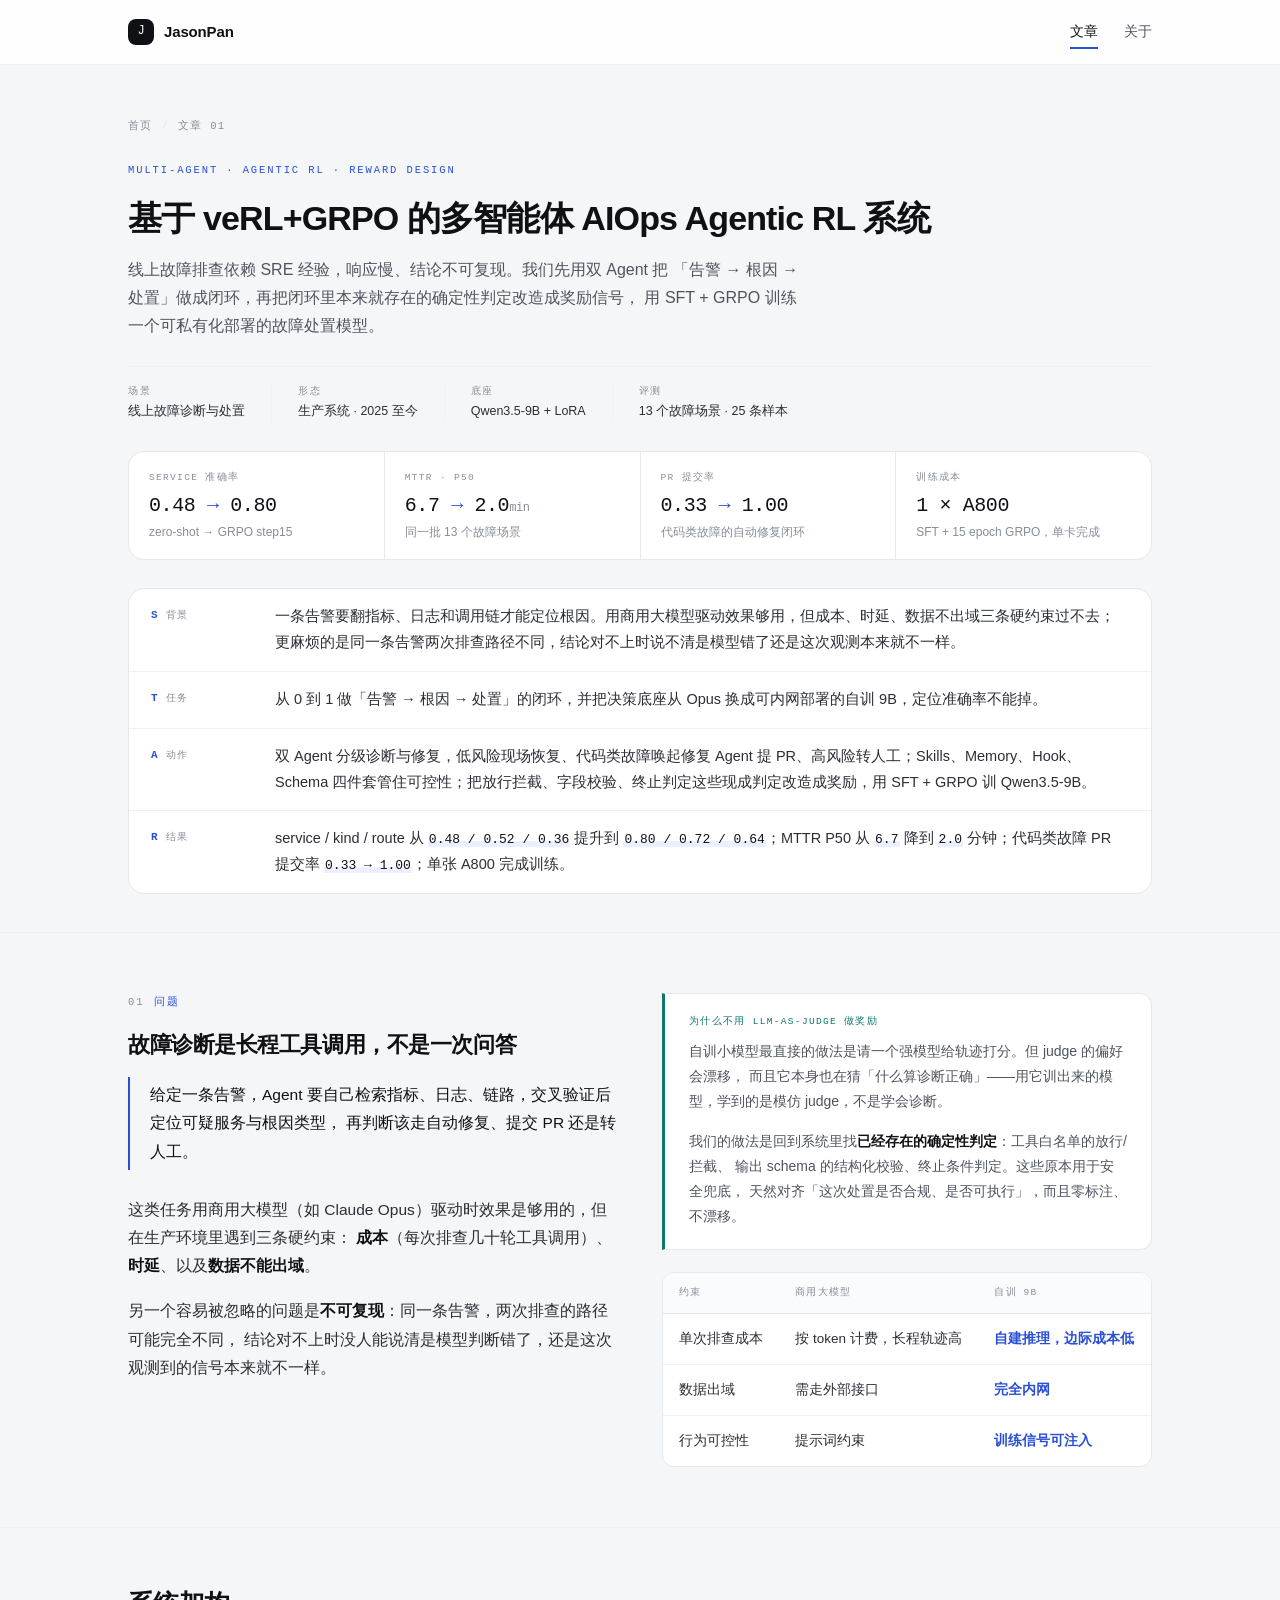
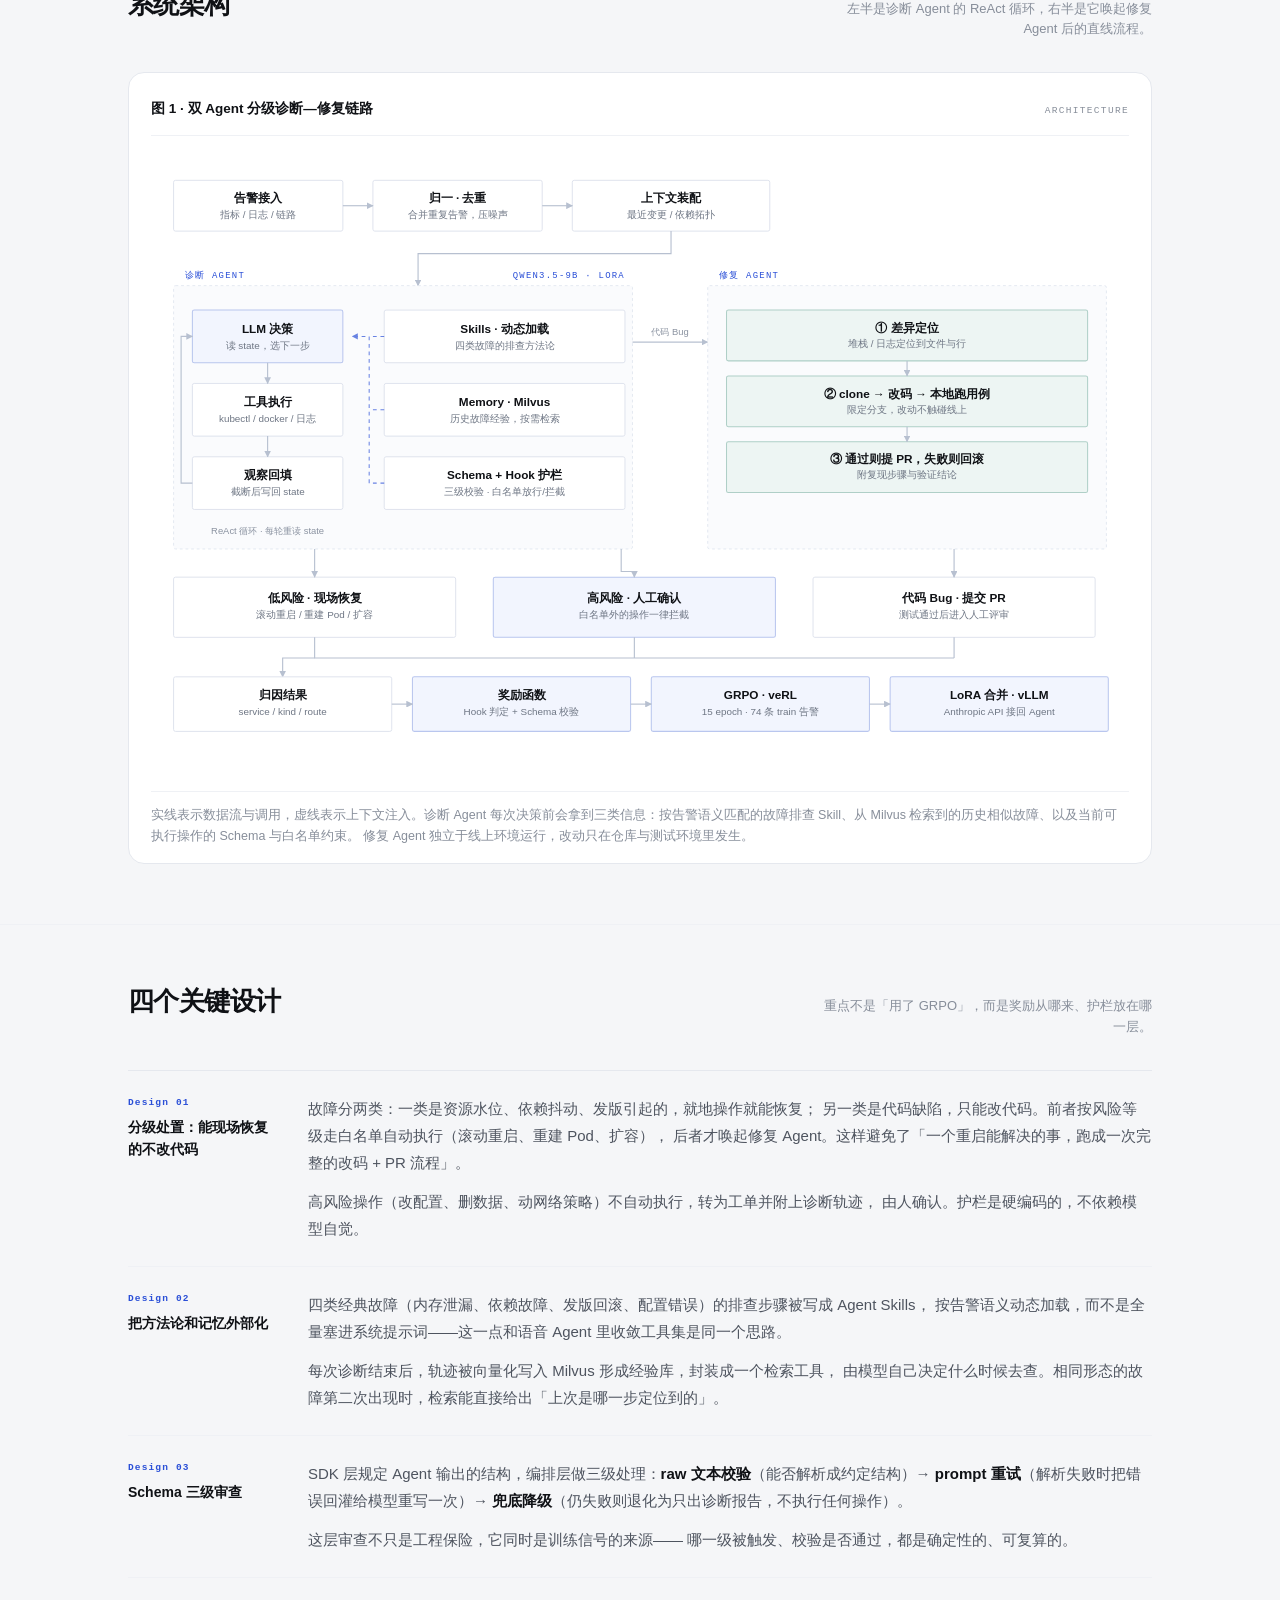
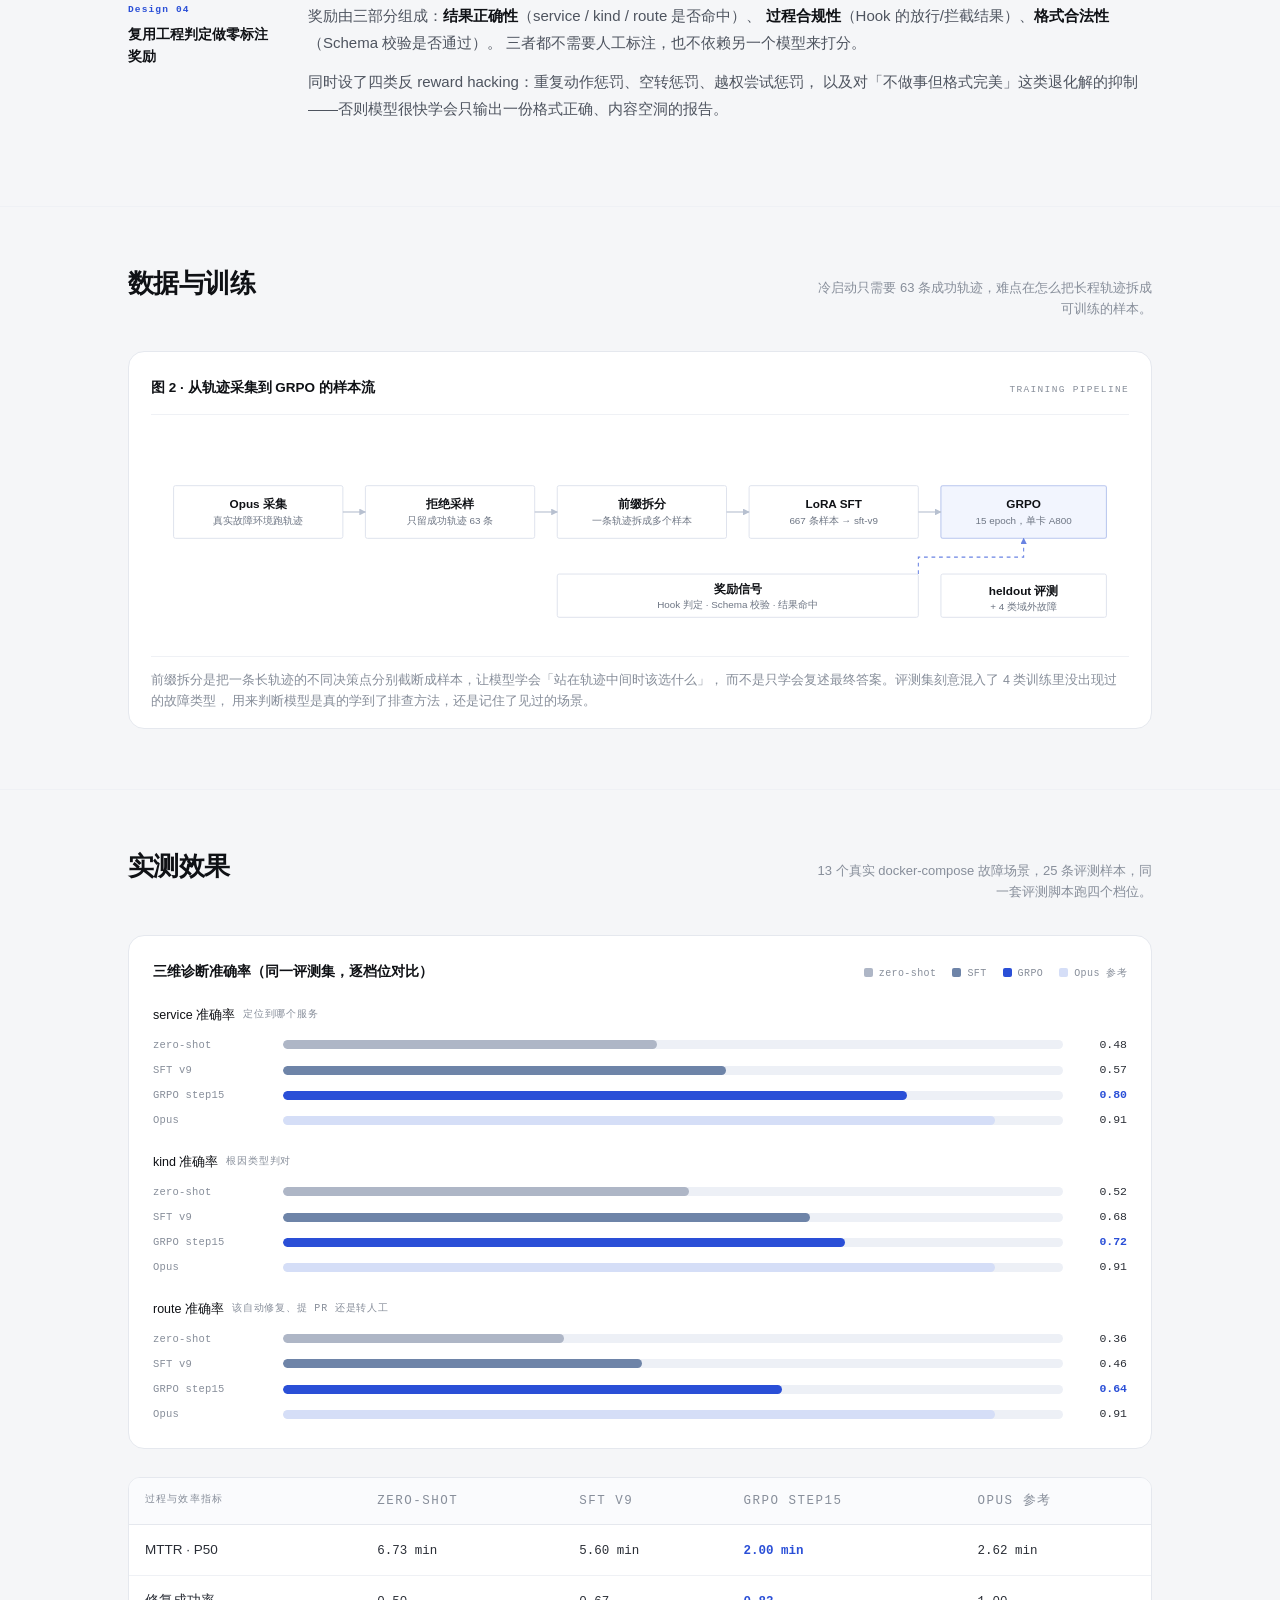
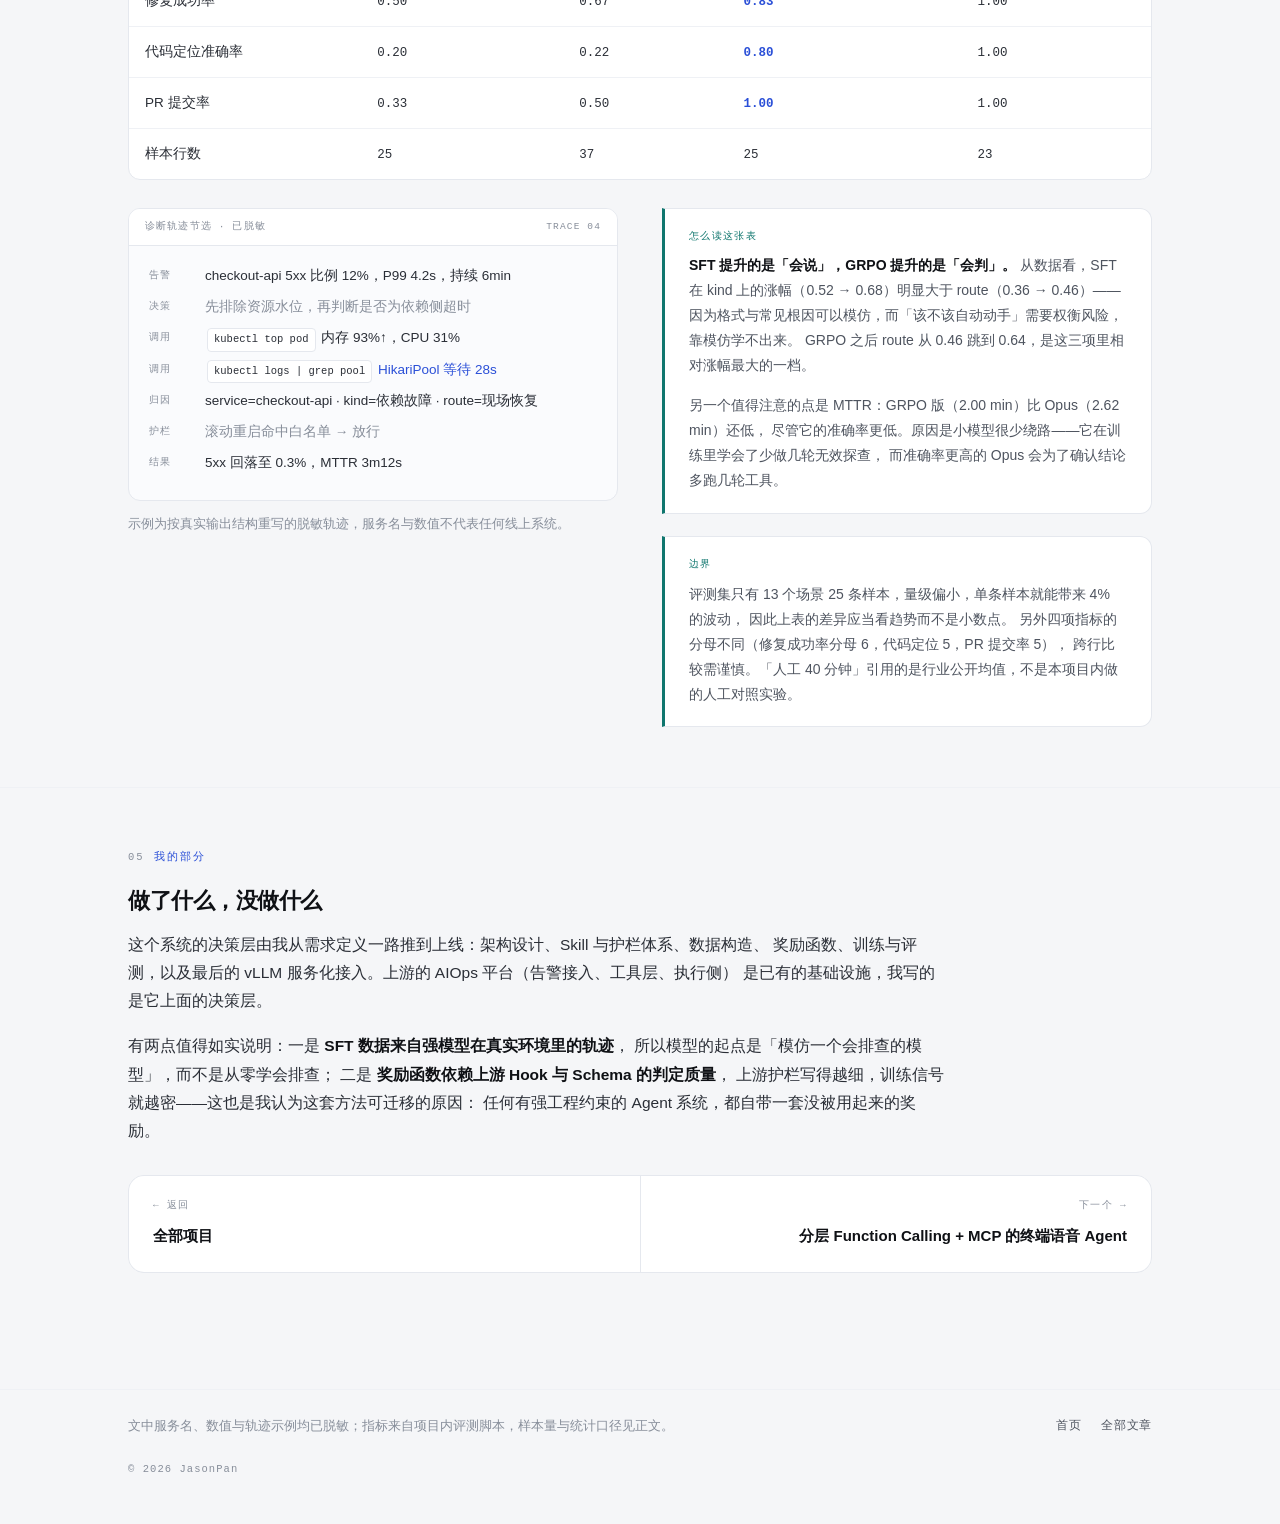
==== commit 98e3c30c: "Update site content" ====
--- a/projects/aiops.html
+++ b/projects/aiops.html
@@ -3,19 +3,21 @@
 <head>
 <meta charset="utf-8">
 <meta name="viewport" content="width=device-width, initial-scale=1">
-<title>AIOps 故障诊断 Agent · SFT + Agentic RL — JasonPan</title>
+<title>基于 veRL+GRPO 的多智能体 AIOps Agentic RL 系统 — JasonPan</title>
 <meta name="description" content="用双 Agent 分级诊断—修复闭环处理线上故障，并把工程侧的确定性判定改造成零标注奖励，用 veRL + GRPO 把 9B 小模型训练成诊断底座。">
-<link rel="icon" href="data:image/svg+xml,%3Csvg xmlns='http://www.w3.org/2000/svg' viewBox='0 0 32 32'%3E%3Crect width='32' height='32' fill='%23171610'/%3E%3Ctext x='16' y='22' font-family='monospace' font-size='15' fill='%23F7F5F0' text-anchor='middle'%3EP%3C/text%3E%3C/svg%3E">
+<link rel="icon" href="data:image/svg+xml,%3Csvg xmlns='http://www.w3.org/2000/svg' viewBox='0 0 32 32'%3E%3Crect width='32' height='32' fill='%230F1115'/%3E%3Ctext x='16' y='22' font-family='monospace' font-size='15' fill='%23FFFFFF' text-anchor='middle'%3EP%3C/text%3E%3C/svg%3E">
 <link rel="stylesheet" href="../assets/style.css">
+<link rel="canonical" href="https://junjianpan95.github.io/projects/aiops.html">
+<meta property="og:url" content="https://junjianpan95.github.io/projects/aiops.html">
+<meta name="theme-color" content="#F5F6F8">
 </head>
 <body>
 
 <header class="site-head">
   <div class="wrap inner">
     <a class="brand" href="../index.html">
-      <span class="mark">P</span>
+      <span class="mark">J</span>
       <span>JasonPan</span>
-      <span class="sub">Notes on Agents</span>
     </a>
     <nav class="nav" id="nav">
       <a href="../index.html#posts" aria-current="page">文章</a>
@@ -31,7 +33,7 @@
   <div class="wrap">
     <div class="crumb"><a href="../index.html">首页</a><span class="sep">/</span>文章 01</div>
     <span class="eyebrow">Multi-Agent · Agentic RL · Reward Design</span>
-    <h1>AIOps 故障诊断 Agent：把决策底座换成自己训的 9B 小模型</h1>
+    <h1>基于 veRL+GRPO 的多智能体 AIOps Agentic RL 系统</h1>
     <p class="lede">
       线上故障排查依赖 SRE 经验，响应慢、结论不可复现。我们先用双 Agent 把
       「告警 → 根因 → 处置」做成闭环，再把闭环里本来就存在的确定性判定改造成奖励信号，
@@ -67,6 +69,25 @@
         <div class="d">SFT + 15 epoch GRPO，单卡完成</div>
       </div>
     </div>
+
+    <dl class="star reveal">
+      <div class="row">
+        <dt><b>S</b>背景</dt>
+        <dd>一条告警要翻指标、日志和调用链才能定位根因。用商用大模型驱动效果够用，但成本、时延、数据不出域三条硬约束过不去；更麻烦的是同一条告警两次排查路径不同，结论对不上时说不清是模型错了还是这次观测本来就不一样。</dd>
+      </div>
+      <div class="row">
+        <dt><b>T</b>任务</dt>
+        <dd>从 0 到 1 做「告警 → 根因 → 处置」的闭环，并把决策底座从 Opus 换成可内网部署的自训 9B，定位准确率不能掉。</dd>
+      </div>
+      <div class="row">
+        <dt><b>A</b>动作</dt>
+        <dd>双 Agent 分级诊断与修复，低风险现场恢复、代码类故障唤起修复 Agent 提 PR、高风险转人工；Skills、Memory、Hook、Schema 四件套管住可控性；把放行拦截、字段校验、终止判定这些现成判定改造成奖励，用 SFT + GRPO 训 Qwen3.5-9B。</dd>
+      </div>
+      <div class="row">
+        <dt><b>R</b>结果</dt>
+        <dd>service / kind / route 从 <em>0.48 / 0.52 / 0.36</em> 提升到 <em>0.80 / 0.72 / 0.64</em>；MTTR P50 从 <em>6.7</em> 降到 <em>2.0</em> 分钟；代码类故障 PR 提交率 <em>0.33 → 1.00</em>；单张 A800 完成训练。</dd>
+      </div>
+    </dl>
   </div>
 </div>
 
--- a/assets/style.css
+++ b/assets/style.css
@@ -284,9 +284,11 @@
 }
 
 .post h2 {
-  font-size: 17px;
-  line-height: 1.45;
-  margin: 0 0 8px;
+  font-size: 16.5px;
+  text-wrap: balance;
+  line-height: 1.5;
+  letter-spacing: -.005em;
+  margin: 0 0 9px;
 }
 
 .post p {
@@ -333,6 +335,15 @@
   margin: 0;
 }
 
+.about .slogan {
+  font-size: 17px;
+  line-height: 1.72;
+  color: var(--ink-2);
+  letter-spacing: -.005em;
+  padding-left: 18px;
+  border-left: 2px solid var(--accent);
+}
+
 /* ---------- footer ---------- */
 
 .site-foot {
@@ -406,10 +417,12 @@
 .crumb .sep { color: var(--line); }
 
 .doc-hero h1 {
-  font-size: clamp(26px, 3.5vw, 38px);
-  letter-spacing: -.028em;
+  font-size: clamp(25px, 3.2vw, 34px);
+  line-height: 1.3;
+  letter-spacing: -.025em;
   margin-bottom: 16px;
-  max-width: 780px;
+  max-width: 820px;
+  text-wrap: balance;
 }
 
 .doc-hero .lede { max-width: 680px; font-size: 16px; }
@@ -952,6 +965,65 @@
   .cards { grid-template-columns: 1fr; gap: 20px; }
 }
 
+/* ---------- article : STAR 速览 ---------- */
+
+.star {
+  margin: 28px 0 0;
+  border: 1px solid var(--line);
+  border-radius: var(--r);
+  background: var(--surface);
+  overflow: hidden;
+}
+
+.star .row {
+  display: grid;
+  grid-template-columns: 104px minmax(0, 1fr);
+  gap: 20px;
+  padding: 15px 22px;
+  border-top: 1px solid var(--line-2);
+}
+
+.star .row:first-child { border-top: 0; }
+
+.star dt {
+  display: flex;
+  align-items: baseline;
+  gap: 8px;
+  margin: 0;
+  padding-top: 2px;
+  font-family: var(--mono);
+  font-size: 10px;
+  letter-spacing: .13em;
+  text-transform: uppercase;
+  color: var(--muted);
+}
+
+.star dt b {
+  font-size: 11px;
+  font-weight: 700;
+  letter-spacing: 0;
+  color: var(--accent);
+}
+
+.star dd {
+  margin: 0;
+  font-size: 14.5px;
+  line-height: 1.78;
+  color: var(--ink-2);
+}
+
+.star dd em {
+  font-style: normal;
+  font-family: var(--mono);
+  font-size: 13px;
+  color: var(--ink);
+}
+
+@media (max-width: 640px) {
+  .star .row { grid-template-columns: 1fr; gap: 6px; padding: 13px 16px; }
+  .star dd { font-size: 14px; }
+}
+
 @media print {
   .site-head, .pager, .nav-toggle { display: none; }
   body { background: #fff; }
